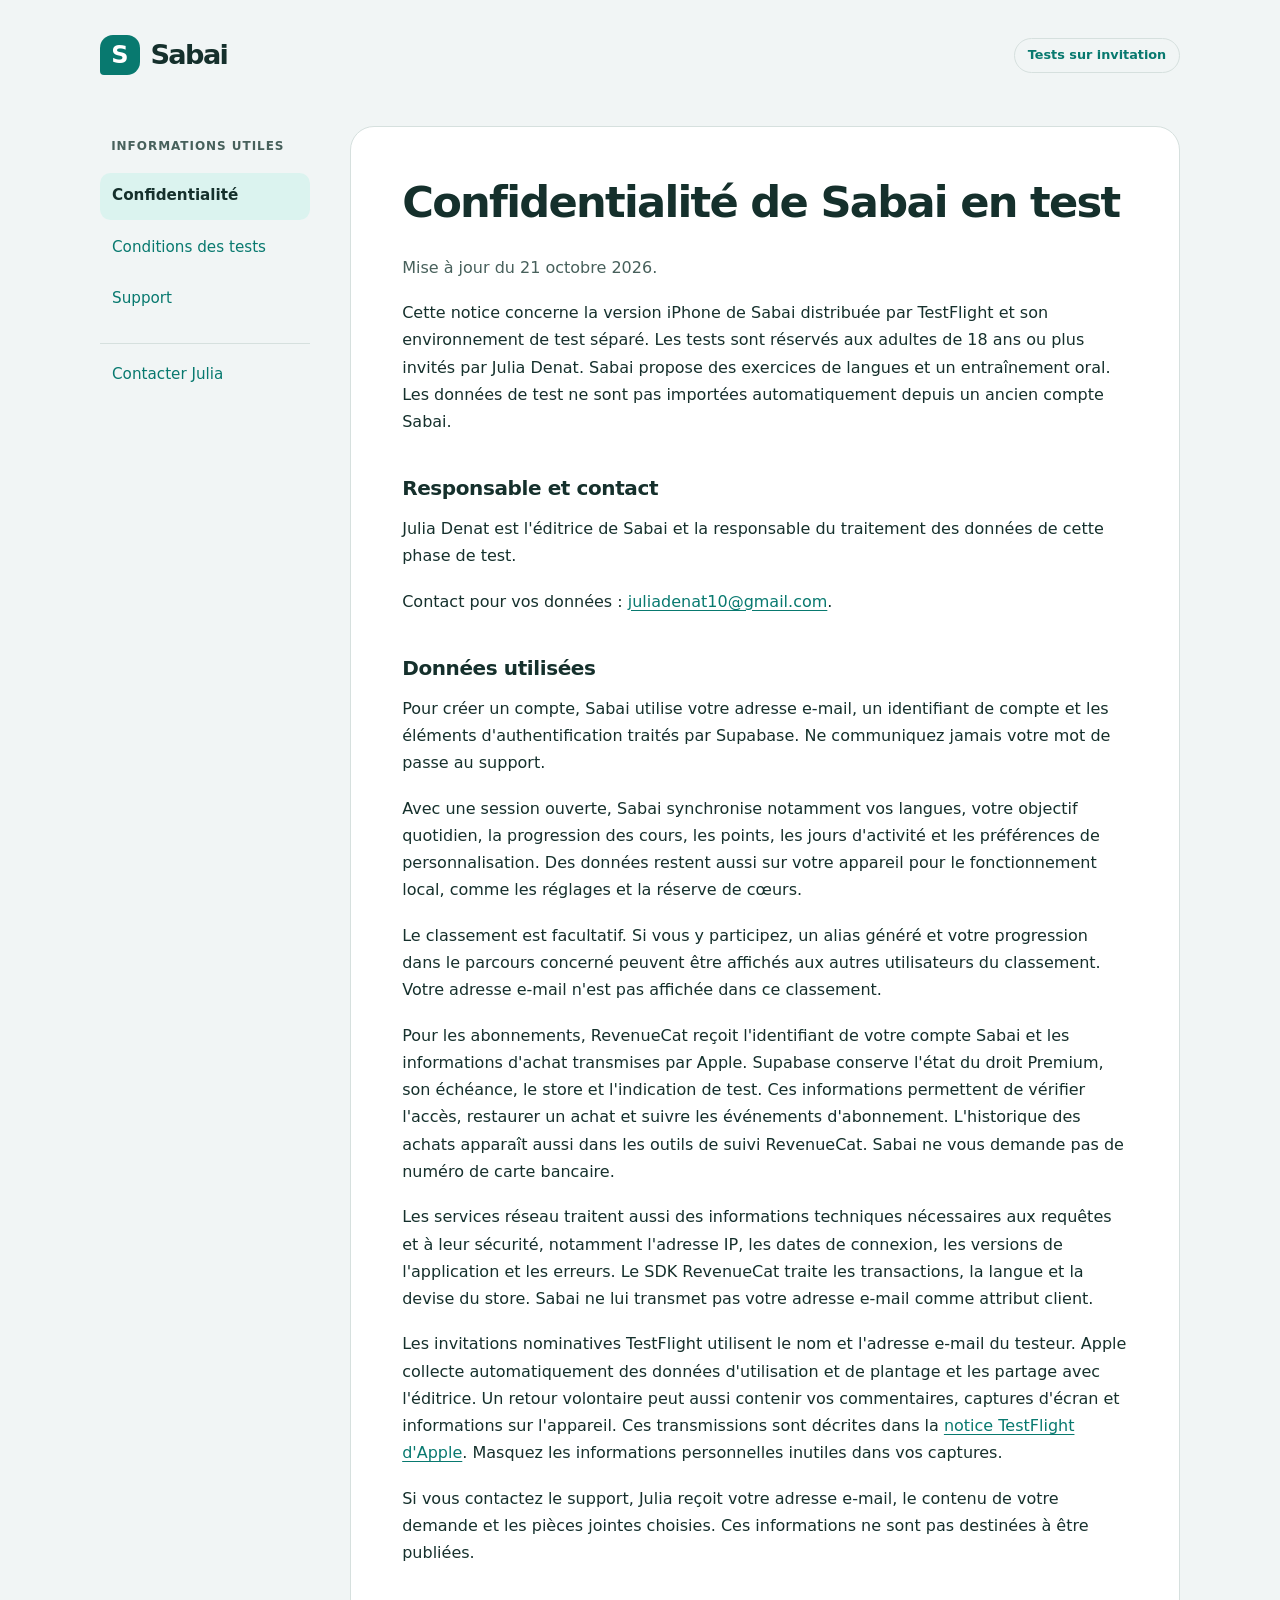
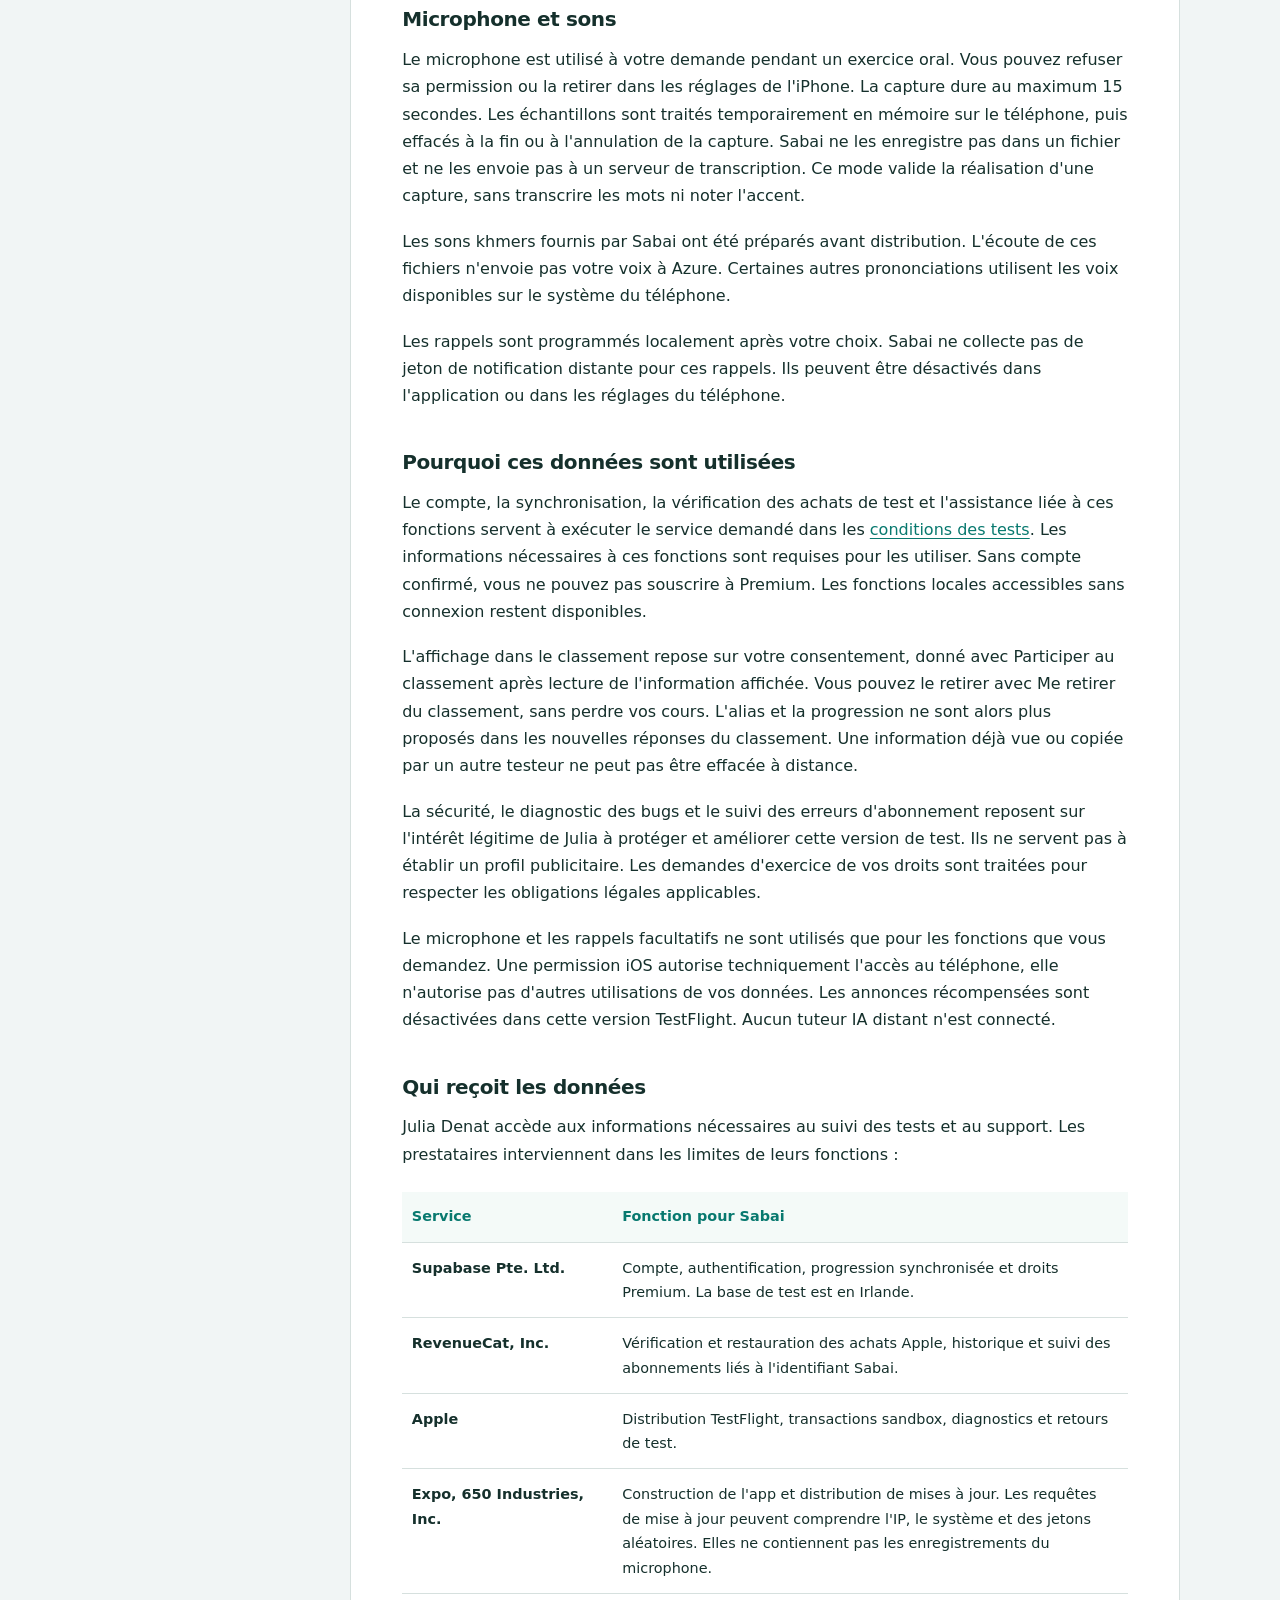
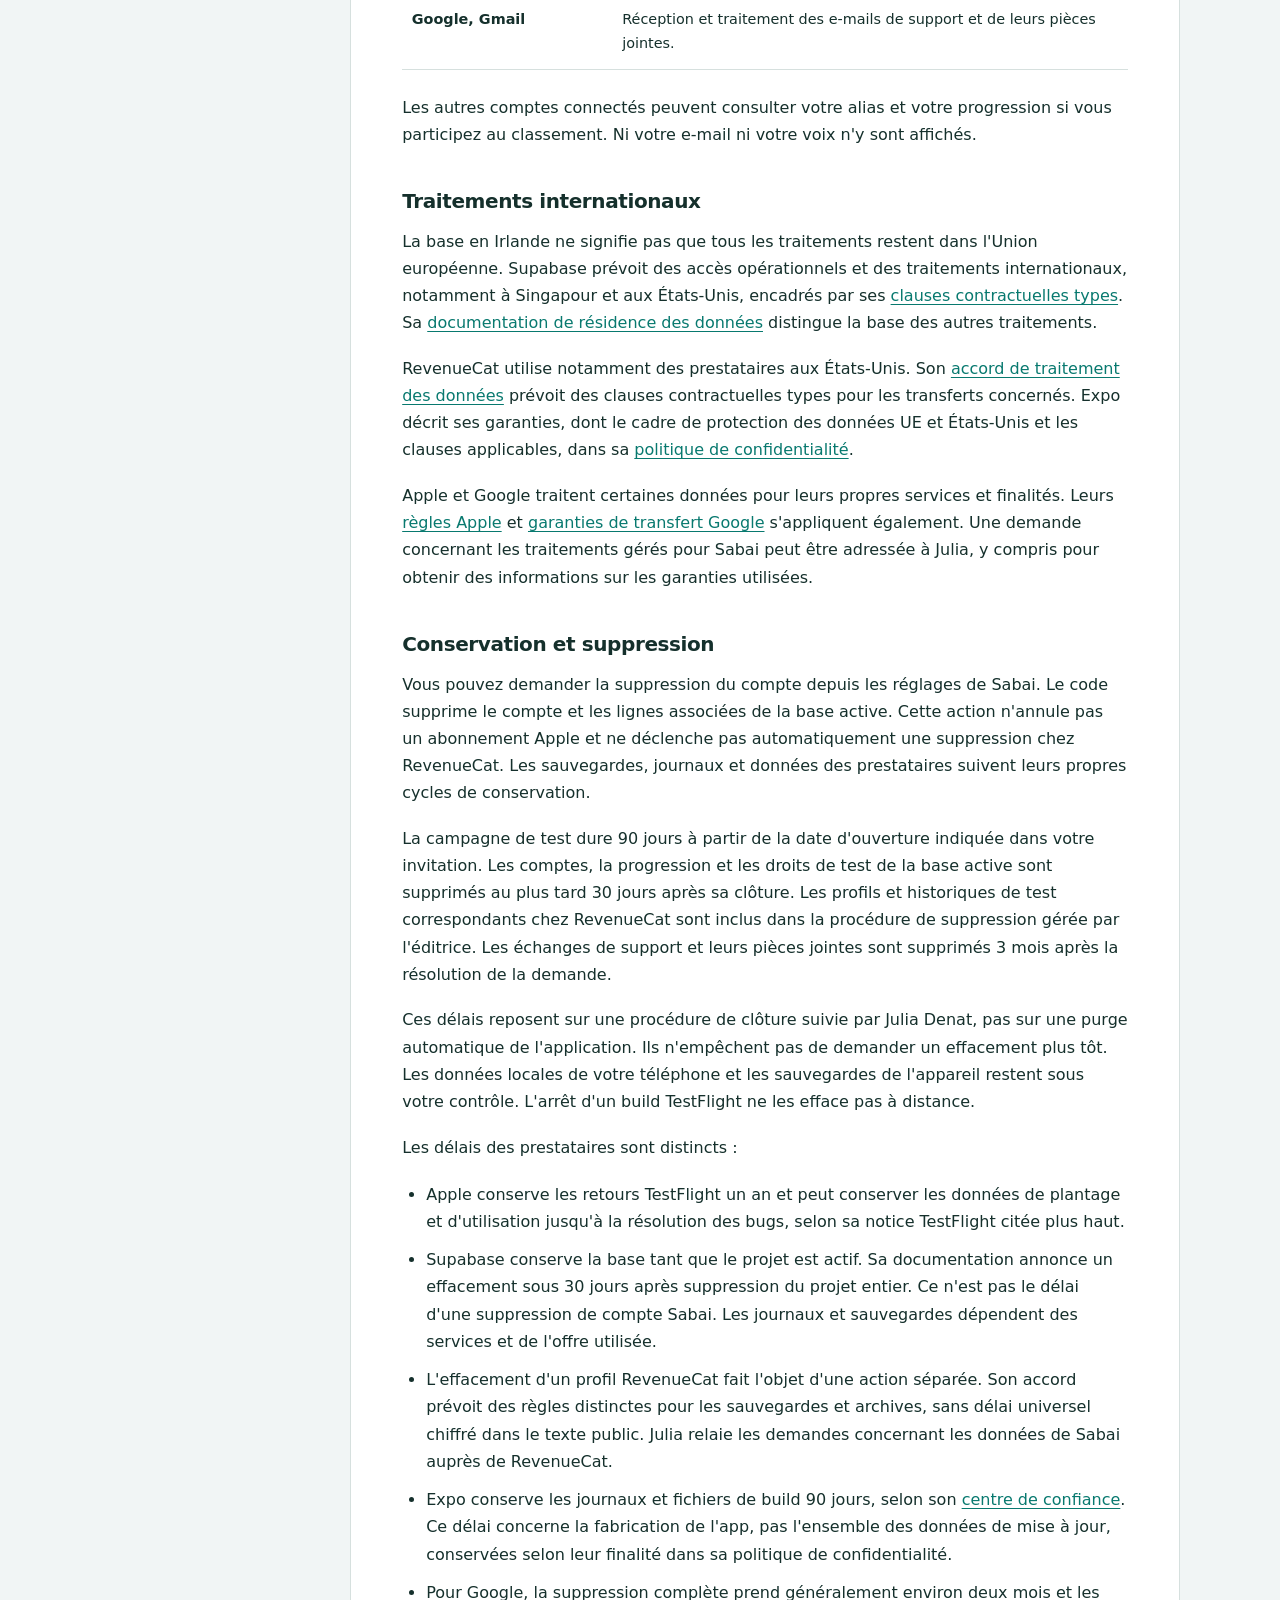
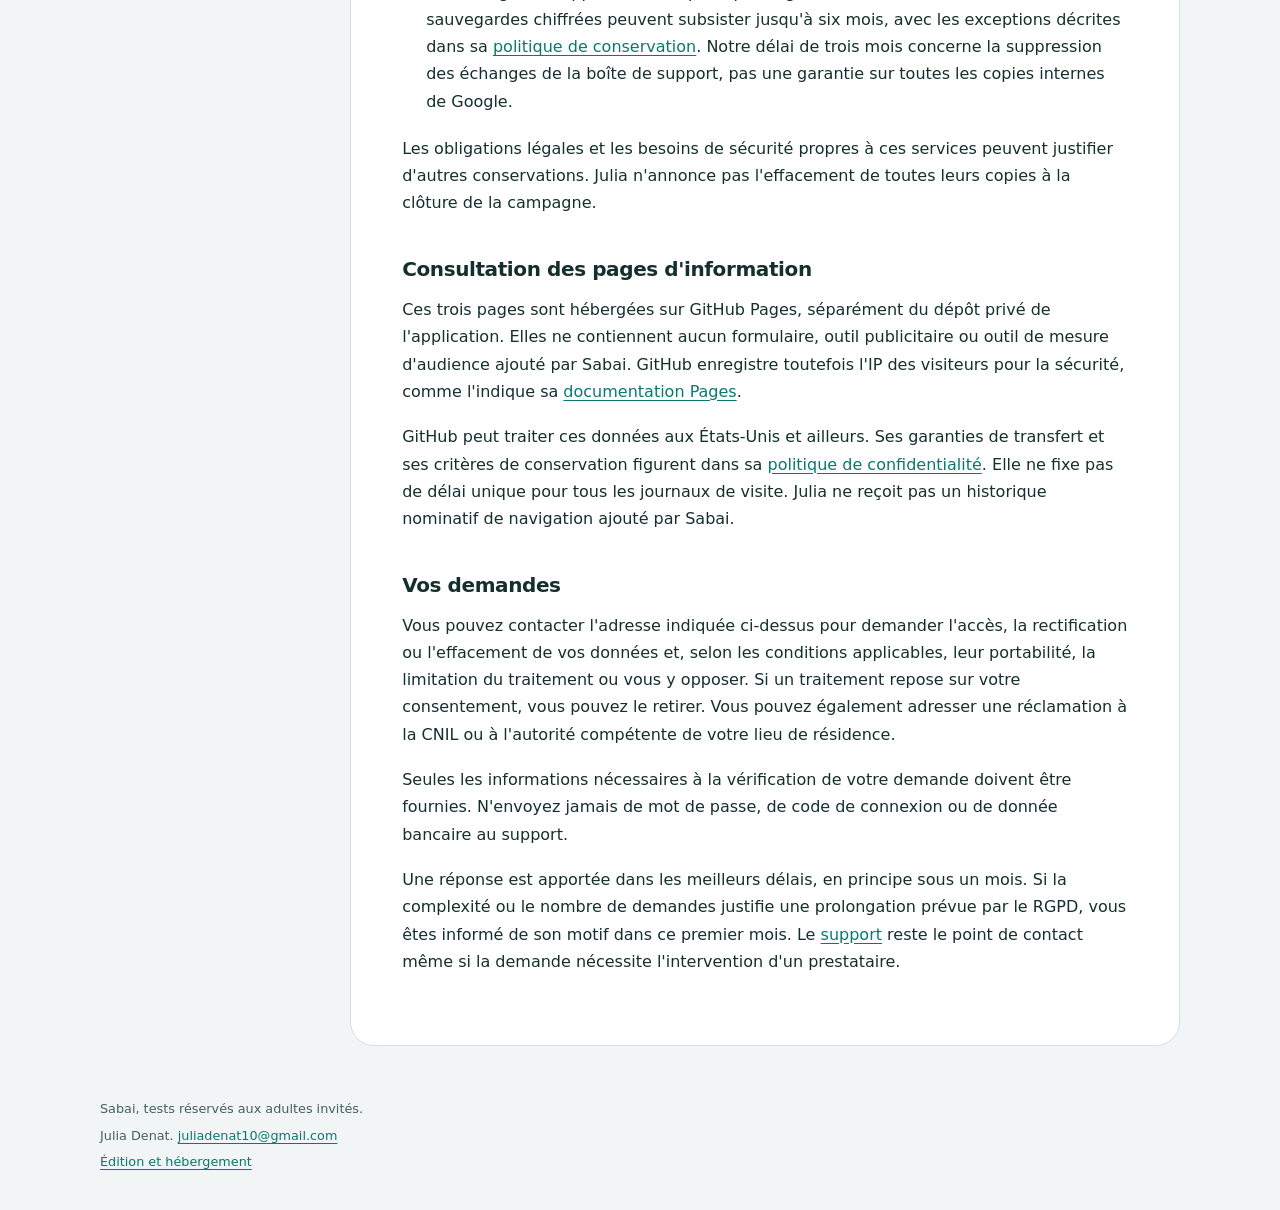
==== confidentialite.html @ 6ff8c315 "Publish approved Sabai beta information pages" ====
<!doctype html>
<html lang="fr">
<head>
<meta charset="utf-8">
<meta name="viewport" content="width=device-width,initial-scale=1">
<meta name="robots" content="noindex,nofollow">
<meta name="referrer" content="no-referrer">
<meta http-equiv="Content-Security-Policy" content="default-src 'none'; style-src 'self'; img-src 'self'; base-uri 'none'; form-action 'none'">
<title>Confidentialité | Sabai</title>
<meta name="description" content="Les données utilisées par Sabai pendant les tests, leurs destinataires et vos droits.">
<link rel="stylesheet" href="styles.css">
</head>
<body>
<a class="skip-link" href="#contenu">Aller au contenu</a>
<header class="site-header"><a class="brand" href="index.html" aria-label="Sabai, accueil"><span class="brand-mark" aria-hidden="true">S</span><span>Sabai</span></a><span class="test-label">Tests sur invitation</span></header>
<div class="layout">
<nav aria-label="Informations Sabai"><p class="nav-title">Informations utiles</p><a href="confidentialite.html" aria-current="page">Confidentialité</a>
<a href="conditions.html">Conditions des tests</a>
<a href="support.html">Support</a><a class="contact-link" href="mailto:juliadenat10@gmail.com">Contacter Julia</a></nav>
<main id="contenu" tabindex="-1"><h1>Confidentialité de Sabai en test</h1>
<p>Mise à jour du 21 octobre 2026.</p>
<p>Cette notice concerne la version iPhone de Sabai distribuée par TestFlight et son environnement de test séparé. Les tests sont réservés aux adultes de 18 ans ou plus invités par Julia Denat. Sabai propose des exercices de langues et un entraînement oral. Les données de test ne sont pas importées automatiquement depuis un ancien compte Sabai.</p>
<h2>Responsable et contact</h2>
<p>Julia Denat est l'éditrice de Sabai et la responsable du traitement des données de cette phase de test.</p>
<p>Contact pour vos données : <a href="mailto:juliadenat10@gmail.com">juliadenat10@gmail.com</a>.</p>
<h2>Données utilisées</h2>
<p>Pour créer un compte, Sabai utilise votre adresse e-mail, un identifiant de compte et les éléments d'authentification traités par Supabase. Ne communiquez jamais votre mot de passe au support.</p>
<p>Avec une session ouverte, Sabai synchronise notamment vos langues, votre objectif quotidien, la progression des cours, les points, les jours d'activité et les préférences de personnalisation. Des données restent aussi sur votre appareil pour le fonctionnement local, comme les réglages et la réserve de cœurs.</p>
<p>Le classement est facultatif. Si vous y participez, un alias généré et votre progression dans le parcours concerné peuvent être affichés aux autres utilisateurs du classement. Votre adresse e-mail n'est pas affichée dans ce classement.</p>
<p>Pour les abonnements, RevenueCat reçoit l'identifiant de votre compte Sabai et les informations d'achat transmises par Apple. Supabase conserve l'état du droit Premium, son échéance, le store et l'indication de test. Ces informations permettent de vérifier l'accès, restaurer un achat et suivre les événements d'abonnement. L'historique des achats apparaît aussi dans les outils de suivi RevenueCat. Sabai ne vous demande pas de numéro de carte bancaire.</p>
<p>Les services réseau traitent aussi des informations techniques nécessaires aux requêtes et à leur sécurité, notamment l'adresse IP, les dates de connexion, les versions de l'application et les erreurs. Le SDK RevenueCat traite les transactions, la langue et la devise du store. Sabai ne lui transmet pas votre adresse e-mail comme attribut client.</p>
<p>Les invitations nominatives TestFlight utilisent le nom et l'adresse e-mail du testeur. Apple collecte automatiquement des données d'utilisation et de plantage et les partage avec l'éditrice. Un retour volontaire peut aussi contenir vos commentaires, captures d'écran et informations sur l'appareil. Ces transmissions sont décrites dans la <a href="https://www.apple.com/legal/privacy/data/fr/test-flight/" rel="nofollow">notice TestFlight d'Apple</a>. Masquez les informations personnelles inutiles dans vos captures.</p>
<p>Si vous contactez le support, Julia reçoit votre adresse e-mail, le contenu de votre demande et les pièces jointes choisies. Ces informations ne sont pas destinées à être publiées.</p>
<h2>Microphone et sons</h2>
<p>Le microphone est utilisé à votre demande pendant un exercice oral. Vous pouvez refuser sa permission ou la retirer dans les réglages de l'iPhone. La capture dure au maximum 15 secondes. Les échantillons sont traités temporairement en mémoire sur le téléphone, puis effacés à la fin ou à l'annulation de la capture. Sabai ne les enregistre pas dans un fichier et ne les envoie pas à un serveur de transcription. Ce mode valide la réalisation d'une capture, sans transcrire les mots ni noter l'accent.</p>
<p>Les sons khmers fournis par Sabai ont été préparés avant distribution. L'écoute de ces fichiers n'envoie pas votre voix à Azure. Certaines autres prononciations utilisent les voix disponibles sur le système du téléphone.</p>
<p>Les rappels sont programmés localement après votre choix. Sabai ne collecte pas de jeton de notification distante pour ces rappels. Ils peuvent être désactivés dans l'application ou dans les réglages du téléphone.</p>
<h2>Pourquoi ces données sont utilisées</h2>
<p>Le compte, la synchronisation, la vérification des achats de test et l'assistance liée à ces fonctions servent à exécuter le service demandé dans les <a href="conditions.html">conditions des tests</a>. Les informations nécessaires à ces fonctions sont requises pour les utiliser. Sans compte confirmé, vous ne pouvez pas souscrire à Premium. Les fonctions locales accessibles sans connexion restent disponibles.</p>
<p>L'affichage dans le classement repose sur votre consentement, donné avec Participer au classement après lecture de l'information affichée. Vous pouvez le retirer avec Me retirer du classement, sans perdre vos cours. L'alias et la progression ne sont alors plus proposés dans les nouvelles réponses du classement. Une information déjà vue ou copiée par un autre testeur ne peut pas être effacée à distance.</p>
<p>La sécurité, le diagnostic des bugs et le suivi des erreurs d'abonnement reposent sur l'intérêt légitime de Julia à protéger et améliorer cette version de test. Ils ne servent pas à établir un profil publicitaire. Les demandes d'exercice de vos droits sont traitées pour respecter les obligations légales applicables.</p>
<p>Le microphone et les rappels facultatifs ne sont utilisés que pour les fonctions que vous demandez. Une permission iOS autorise techniquement l'accès au téléphone, elle n'autorise pas d'autres utilisations de vos données. Les annonces récompensées sont désactivées dans cette version TestFlight. Aucun tuteur IA distant n'est connecté.</p>
<h2>Qui reçoit les données</h2>
<p>Julia Denat accède aux informations nécessaires au suivi des tests et au support. Les prestataires interviennent dans les limites de leurs fonctions :</p>
<table>
<thead>
<tr>
<th>Service</th>
<th>Fonction pour Sabai</th>
</tr>
</thead>
<tbody>
<tr>
<td>Supabase Pte. Ltd.</td>
<td>Compte, authentification, progression synchronisée et droits Premium. La base de test est en Irlande.</td>
</tr>
<tr>
<td>RevenueCat, Inc.</td>
<td>Vérification et restauration des achats Apple, historique et suivi des abonnements liés à l'identifiant Sabai.</td>
</tr>
<tr>
<td>Apple</td>
<td>Distribution TestFlight, transactions sandbox, diagnostics et retours de test.</td>
</tr>
<tr>
<td>Expo, 650 Industries, Inc.</td>
<td>Construction de l'app et distribution de mises à jour. Les requêtes de mise à jour peuvent comprendre l'IP, le système et des jetons aléatoires. Elles ne contiennent pas les enregistrements du microphone.</td>
</tr>
<tr>
<td>Google, Gmail</td>
<td>Réception et traitement des e-mails de support et de leurs pièces jointes.</td>
</tr>
</tbody>
</table>
<p>Les autres comptes connectés peuvent consulter votre alias et votre progression si vous participez au classement. Ni votre e-mail ni votre voix n'y sont affichés.</p>
<h2>Traitements internationaux</h2>
<p>La base en Irlande ne signifie pas que tous les traitements restent dans l'Union européenne. Supabase prévoit des accès opérationnels et des traitements internationaux, notamment à Singapour et aux États-Unis, encadrés par ses <a href="https://supabase.com/legal/customer-resources/data-processing-addendum" rel="nofollow">clauses contractuelles types</a>. Sa <a href="https://supabase.com/legal/privacy-resources/data-residency-and-transfers-faq" rel="nofollow">documentation de résidence des données</a> distingue la base des autres traitements.</p>
<p>RevenueCat utilise notamment des prestataires aux États-Unis. Son <a href="https://www.revenuecat.com/dpa" rel="nofollow">accord de traitement des données</a> prévoit des clauses contractuelles types pour les transferts concernés. Expo décrit ses garanties, dont le cadre de protection des données UE et États-Unis et les clauses applicables, dans sa <a href="https://expo.dev/privacy" rel="nofollow">politique de confidentialité</a>.</p>
<p>Apple et Google traitent certaines données pour leurs propres services et finalités. Leurs <a href="https://www.apple.com/legal/privacy/fr-ww/" rel="nofollow">règles Apple</a> et <a href="https://policies.google.com/privacy/frameworks?hl=fr" rel="nofollow">garanties de transfert Google</a> s'appliquent également. Une demande concernant les traitements gérés pour Sabai peut être adressée à Julia, y compris pour obtenir des informations sur les garanties utilisées.</p>
<h2>Conservation et suppression</h2>
<p>Vous pouvez demander la suppression du compte depuis les réglages de Sabai. Le code supprime le compte et les lignes associées de la base active. Cette action n'annule pas un abonnement Apple et ne déclenche pas automatiquement une suppression chez RevenueCat. Les sauvegardes, journaux et données des prestataires suivent leurs propres cycles de conservation.</p>
<p>La campagne de test dure 90 jours à partir de la date d'ouverture indiquée dans votre invitation. Les comptes, la progression et les droits de test de la base active sont supprimés au plus tard 30 jours après sa clôture. Les profils et historiques de test correspondants chez RevenueCat sont inclus dans la procédure de suppression gérée par l'éditrice. Les échanges de support et leurs pièces jointes sont supprimés 3 mois après la résolution de la demande.</p>
<p>Ces délais reposent sur une procédure de clôture suivie par Julia Denat, pas sur une purge automatique de l'application. Ils n'empêchent pas de demander un effacement plus tôt. Les données locales de votre téléphone et les sauvegardes de l'appareil restent sous votre contrôle. L'arrêt d'un build TestFlight ne les efface pas à distance.</p>
<p>Les délais des prestataires sont distincts :</p>
<ul>
<li>Apple conserve les retours TestFlight un an et peut conserver les données de plantage et d'utilisation jusqu'à la résolution des bugs, selon sa notice TestFlight citée plus haut.</li>
<li>Supabase conserve la base tant que le projet est actif. Sa documentation annonce un effacement sous 30 jours après suppression du projet entier. Ce n'est pas le délai d'une suppression de compte Sabai. Les journaux et sauvegardes dépendent des services et de l'offre utilisée.</li>
<li>L'effacement d'un profil RevenueCat fait l'objet d'une action séparée. Son accord prévoit des règles distinctes pour les sauvegardes et archives, sans délai universel chiffré dans le texte public. Julia relaie les demandes concernant les données de Sabai auprès de RevenueCat.</li>
<li>Expo conserve les journaux et fichiers de build 90 jours, selon son <a href="https://expo.dev/trust" rel="nofollow">centre de confiance</a>. Ce délai concerne la fabrication de l'app, pas l'ensemble des données de mise à jour, conservées selon leur finalité dans sa politique de confidentialité.</li>
<li>Pour Google, la suppression complète prend généralement environ deux mois et les sauvegardes chiffrées peuvent subsister jusqu'à six mois, avec les exceptions décrites dans sa <a href="https://policies.google.com/technologies/retention?hl=fr" rel="nofollow">politique de conservation</a>. Notre délai de trois mois concerne la suppression des échanges de la boîte de support, pas une garantie sur toutes les copies internes de Google.</li>
</ul>
<p>Les obligations légales et les besoins de sécurité propres à ces services peuvent justifier d'autres conservations. Julia n'annonce pas l'effacement de toutes leurs copies à la clôture de la campagne.</p>
<h2>Consultation des pages d'information</h2>
<p>Ces trois pages sont hébergées sur GitHub Pages, séparément du dépôt privé de l'application. Elles ne contiennent aucun formulaire, outil publicitaire ou outil de mesure d'audience ajouté par Sabai. GitHub enregistre toutefois l'IP des visiteurs pour la sécurité, comme l'indique sa <a href="https://docs.github.com/en/pages/getting-started-with-github-pages/what-is-github-pages#data-collection">documentation Pages</a>.</p>
<p>GitHub peut traiter ces données aux États-Unis et ailleurs. Ses garanties de transfert et ses critères de conservation figurent dans sa <a href="https://docs.github.com/en/site-policy/privacy-policies/github-general-privacy-statement">politique de confidentialité</a>. Elle ne fixe pas de délai unique pour tous les journaux de visite. Julia ne reçoit pas un historique nominatif de navigation ajouté par Sabai.</p>
<h2>Vos demandes</h2>
<p>Vous pouvez contacter l'adresse indiquée ci-dessus pour demander l'accès, la rectification ou l'effacement de vos données et, selon les conditions applicables, leur portabilité, la limitation du traitement ou vous y opposer. Si un traitement repose sur votre consentement, vous pouvez le retirer. Vous pouvez également adresser une réclamation à la CNIL ou à l'autorité compétente de votre lieu de résidence.</p>
<p>Seules les informations nécessaires à la vérification de votre demande doivent être fournies. N'envoyez jamais de mot de passe, de code de connexion ou de donnée bancaire au support.</p>
<p>Une réponse est apportée dans les meilleurs délais, en principe sous un mois. Si la complexité ou le nombre de demandes justifie une prolongation prévue par le RGPD, vous êtes informé de son motif dans ce premier mois. Le <a href="support.html">support</a> reste le point de contact même si la demande nécessite l'intervention d'un prestataire.</p></main>
</div>
<footer><p>Sabai, tests réservés aux adultes invités.</p><p>Julia Denat. <a href="mailto:juliadenat10@gmail.com">juliadenat10@gmail.com</a></p><p><a href="support.html#edition-et-hebergement">Édition et hébergement</a></p></footer>
</body>
</html>
---- styles.css ----
:root { color-scheme: light; --ink: #15302c; --muted: #47605b; --teal: #08796f; --tint: #dbf3ef; --ground: #f1f5f5; --line: #d6e0de; }
* { box-sizing: border-box; }
html { scroll-padding-top: 1.5rem; }
body { margin: 0; color: var(--ink); background: var(--ground); font: 1rem/1.7 system-ui, -apple-system, BlinkMacSystemFont, "Segoe UI", sans-serif; }
a { color: var(--teal); text-underline-offset: .2em; overflow-wrap: anywhere; }
a:hover { text-decoration-thickness: .14em; }
a:focus-visible, main:focus-visible { outline: 3px solid #6d5ae6; outline-offset: 4px; border-radius: 3px; }
.skip-link { position: absolute; left: 1rem; top: -6rem; z-index: 2; background: white; padding: .75rem 1rem; }
.skip-link:focus { top: 1rem; }
.site-header { max-width: 1160px; margin: auto; display: flex; justify-content: space-between; gap: 1rem; align-items: center; padding: 2rem 2.5rem; }
.brand { display: flex; gap: .65rem; align-items: center; color: var(--ink); text-decoration: none; font-size: 1.7rem; font-weight: 800; letter-spacing: -.06em; }
.brand-mark { background: var(--teal); color: white; border-radius: 13px 13px 13px 4px; width: 2.5rem; height: 2.5rem; display: grid; place-items: center; font-size: 1.5rem; letter-spacing: 0; }
.test-label { color: var(--teal); font-size: .8rem; font-weight: 650; border: 1px solid var(--line); border-radius: 99px; padding: .35rem .8rem; text-align: center; }
.layout { display: grid; grid-template-columns: 210px minmax(0, 1fr); gap: 2.5rem; max-width: 1160px; margin: auto; padding: 1rem 2.5rem 3rem; align-items: start; }
nav { position: sticky; top: 1.5rem; display: flex; flex-direction: column; gap: .3rem; }
.nav-title { color: var(--muted); font-size: .75rem; text-transform: uppercase; letter-spacing: .08em; font-weight: 650; margin: .6rem .7rem .75rem; }
nav a { padding: .65rem .75rem; border-radius: .65rem; text-decoration: none; font-size: .95rem; }
nav a:hover { background: #e5eeec; }
nav a[aria-current="page"] { color: var(--ink); background: var(--tint); font-weight: 700; }
nav .contact-link { border-top: 1px solid var(--line); border-radius: 0; margin-top: 1rem; padding-top: 1.1rem; }
main { background: white; border: 1px solid var(--line); border-radius: 1.5rem; padding: clamp(1.5rem, 4vw, 3.5rem); min-width: 0; }
h1 { font-size: clamp(1.9rem, 3.6vw, 2.7rem); line-height: 1.15; letter-spacing: -.04em; margin: 0 0 1.6rem; font-weight: 750; }
h2 { font-size: 1.25rem; line-height: 1.35; margin: 2.5rem 0 .8rem; letter-spacing: -.02em; }
h3 { font-size: 1.05rem; margin: 1.7rem 0 .7rem; }
p { margin: 0 0 1.15rem; }
li { margin: .7rem 0; }
ul, ol { padding-left: 1.5rem; margin: 1.25rem 0; }
table { width: 100%; border-collapse: collapse; font-size: .9rem; margin: 1.5rem 0; }
th, td { vertical-align: top; padding: .8rem .6rem; border-bottom: 1px solid var(--line); text-align: left; overflow-wrap: anywhere; }
th { color: var(--teal); background: #f4faf8; }
td:first-child { width: 29%; font-weight: 600; }
main > p:first-of-type:has(+ p) { color: var(--muted); }
.eyebrow { color: var(--teal); font-size: .78rem; font-weight: 700; text-transform: uppercase; letter-spacing: .1em; }
.intro { font-size: 1.1rem; color: var(--muted); }
.notice { border-left: 3px solid var(--teal); background: #f4faf8; padding: 1.2rem 1.3rem; margin: 2rem 0; border-radius: 0 .6rem .6rem 0; }
.notice p { margin: .5rem 0 0; }
.page-links { display: flex; flex-direction: column; }
.page-links a { display: grid; gap: .35rem; text-decoration: none; border-bottom: 1px solid var(--line); padding: 1.4rem 0; }
.page-links strong { font-size: 1.15rem; }
.page-links span { color: var(--muted); }
.page-links .read-link { color: var(--teal); font-size: .9rem; font-weight: 600; }
.updated { color: var(--muted); margin-top: 2rem; font-size: .85rem; }
footer { max-width: 1160px; padding: 0 2.5rem 2rem; margin: auto; color: var(--muted); font-size: .8rem; }
footer p { margin: .3rem 0; }
.markdown-heading .anchor { display: none; }
@media (max-width: 720px) {
  .site-header { padding: 1.25rem; }
  .brand { font-size: 1.5rem; }
  .test-label { max-width: 9rem; line-height: 1.35; }
  .layout { display: block; padding: 0 1rem 2rem; }
  nav { position: static; flex-direction: row; flex-wrap: wrap; gap: .2rem; margin-bottom: 1.1rem; }
  .nav-title, nav .contact-link { display: none; }
  nav a { padding: .55rem .65rem; font-size: .82rem; }
  main { border-radius: 1rem; padding: 1.5rem 1.2rem; }
  h1 { font-size: 1.95rem; }
  h2 { margin-top: 2rem; }
  table { font-size: .82rem; }
  th, td { padding: .65rem .4rem; }
  footer { padding: 0 1.25rem 1.5rem; }
}
@media print {
  body { background: white; }
  .site-header, nav, footer, .skip-link { display: none; }
  .layout { display: block; padding: 0; }
  main { border: 0; padding: 0; }
  h2 { break-after: avoid; }
}
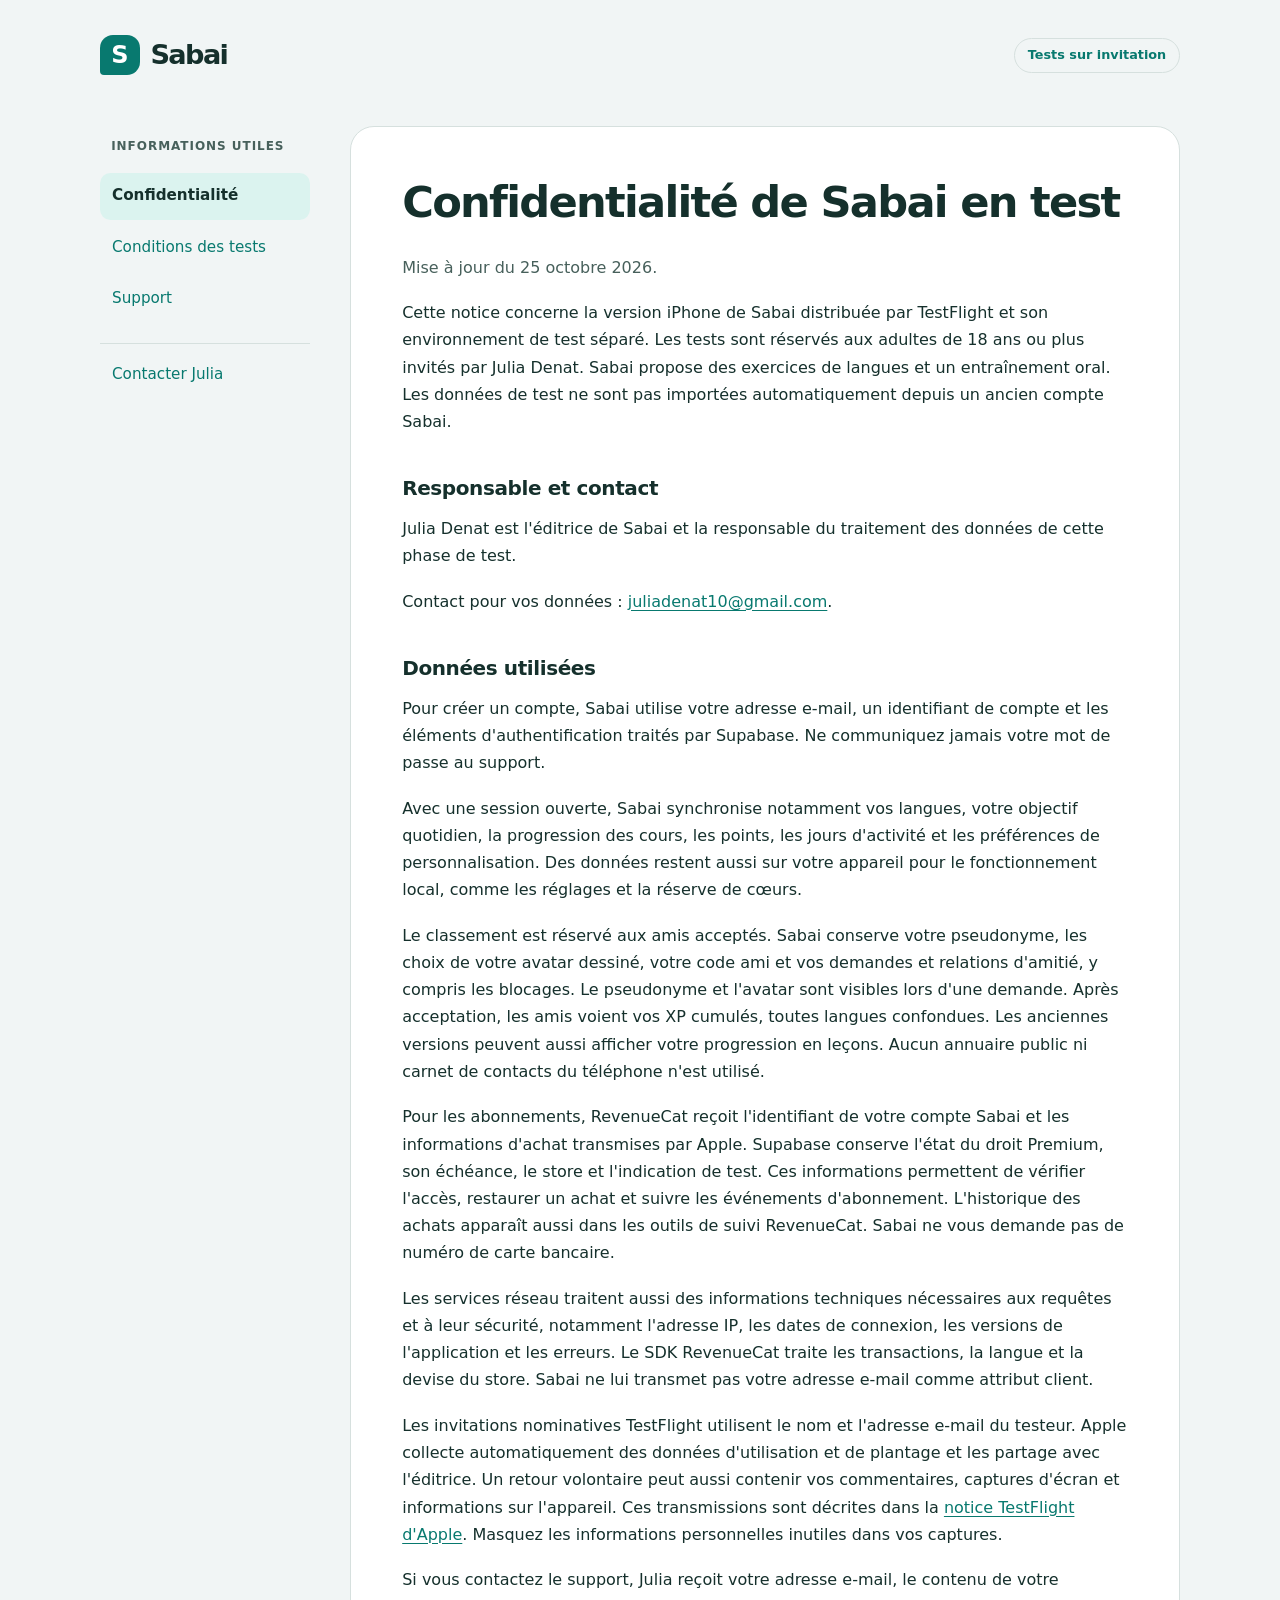
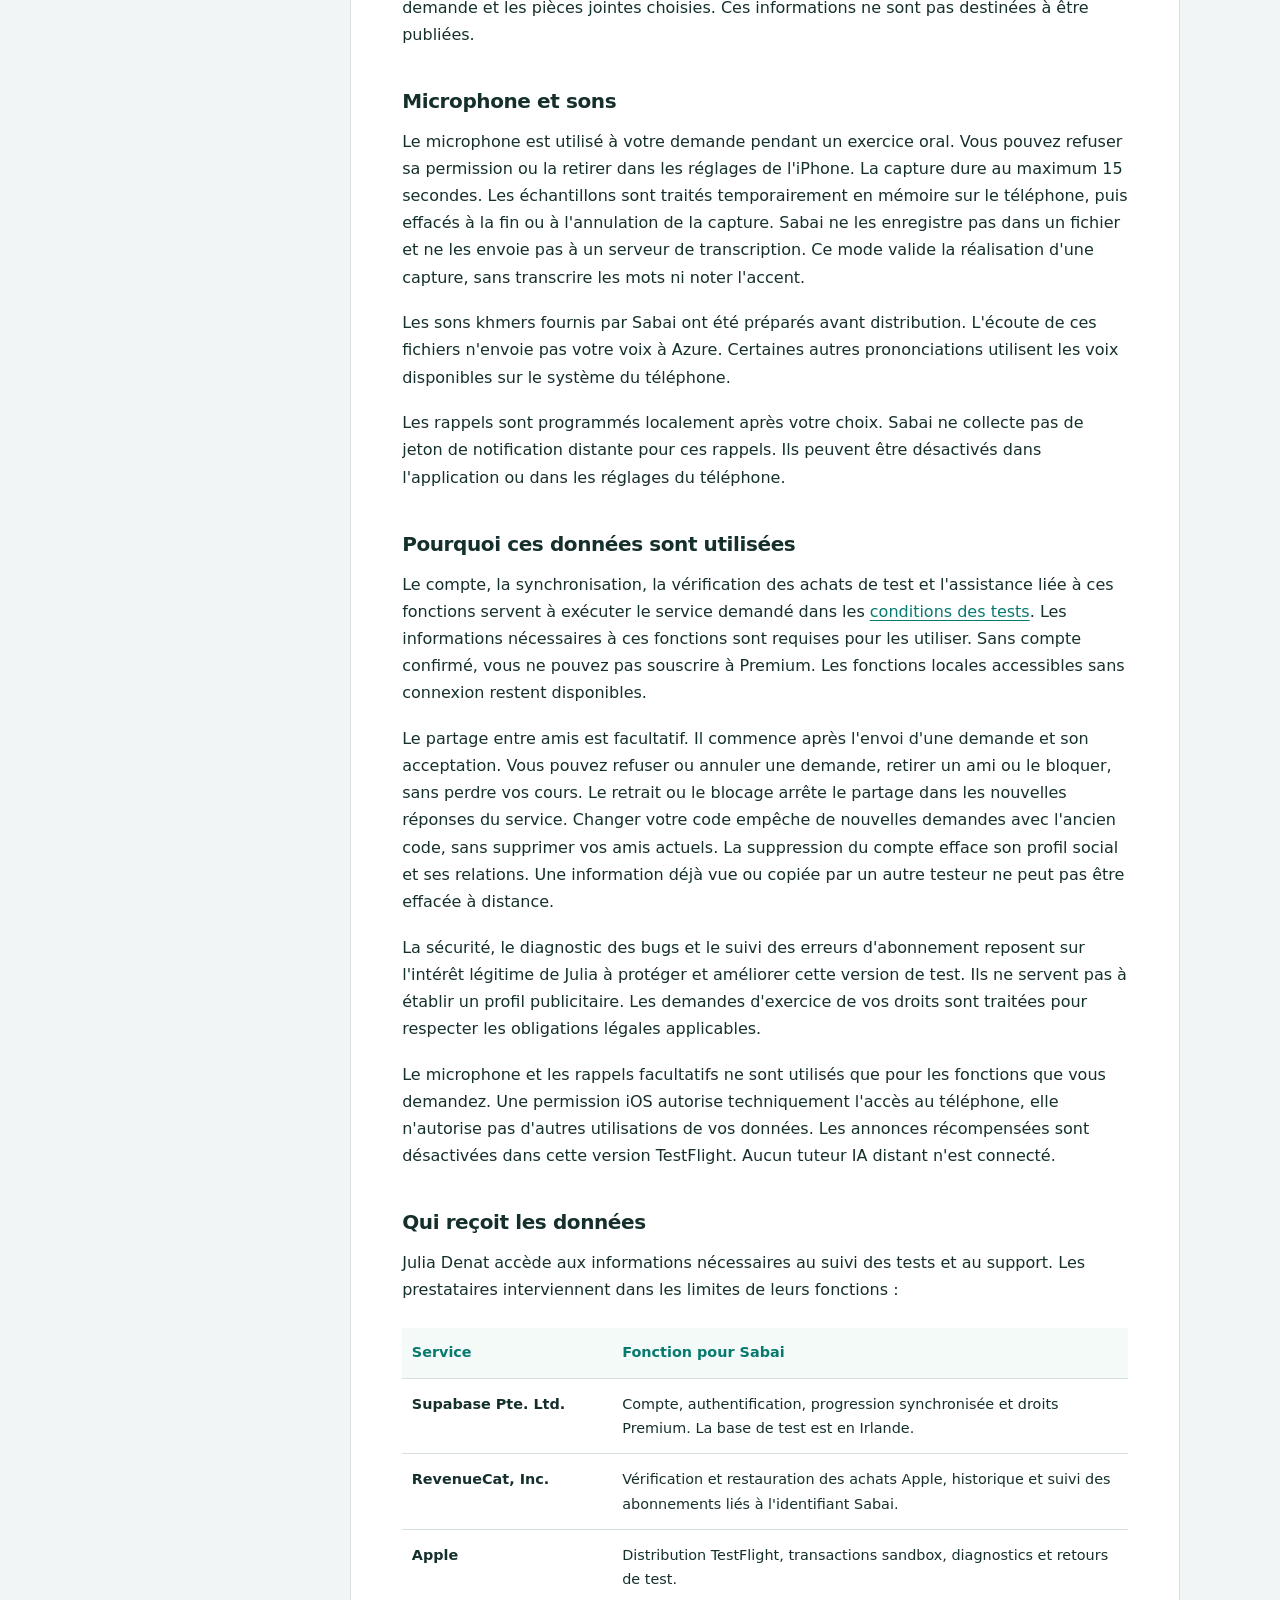
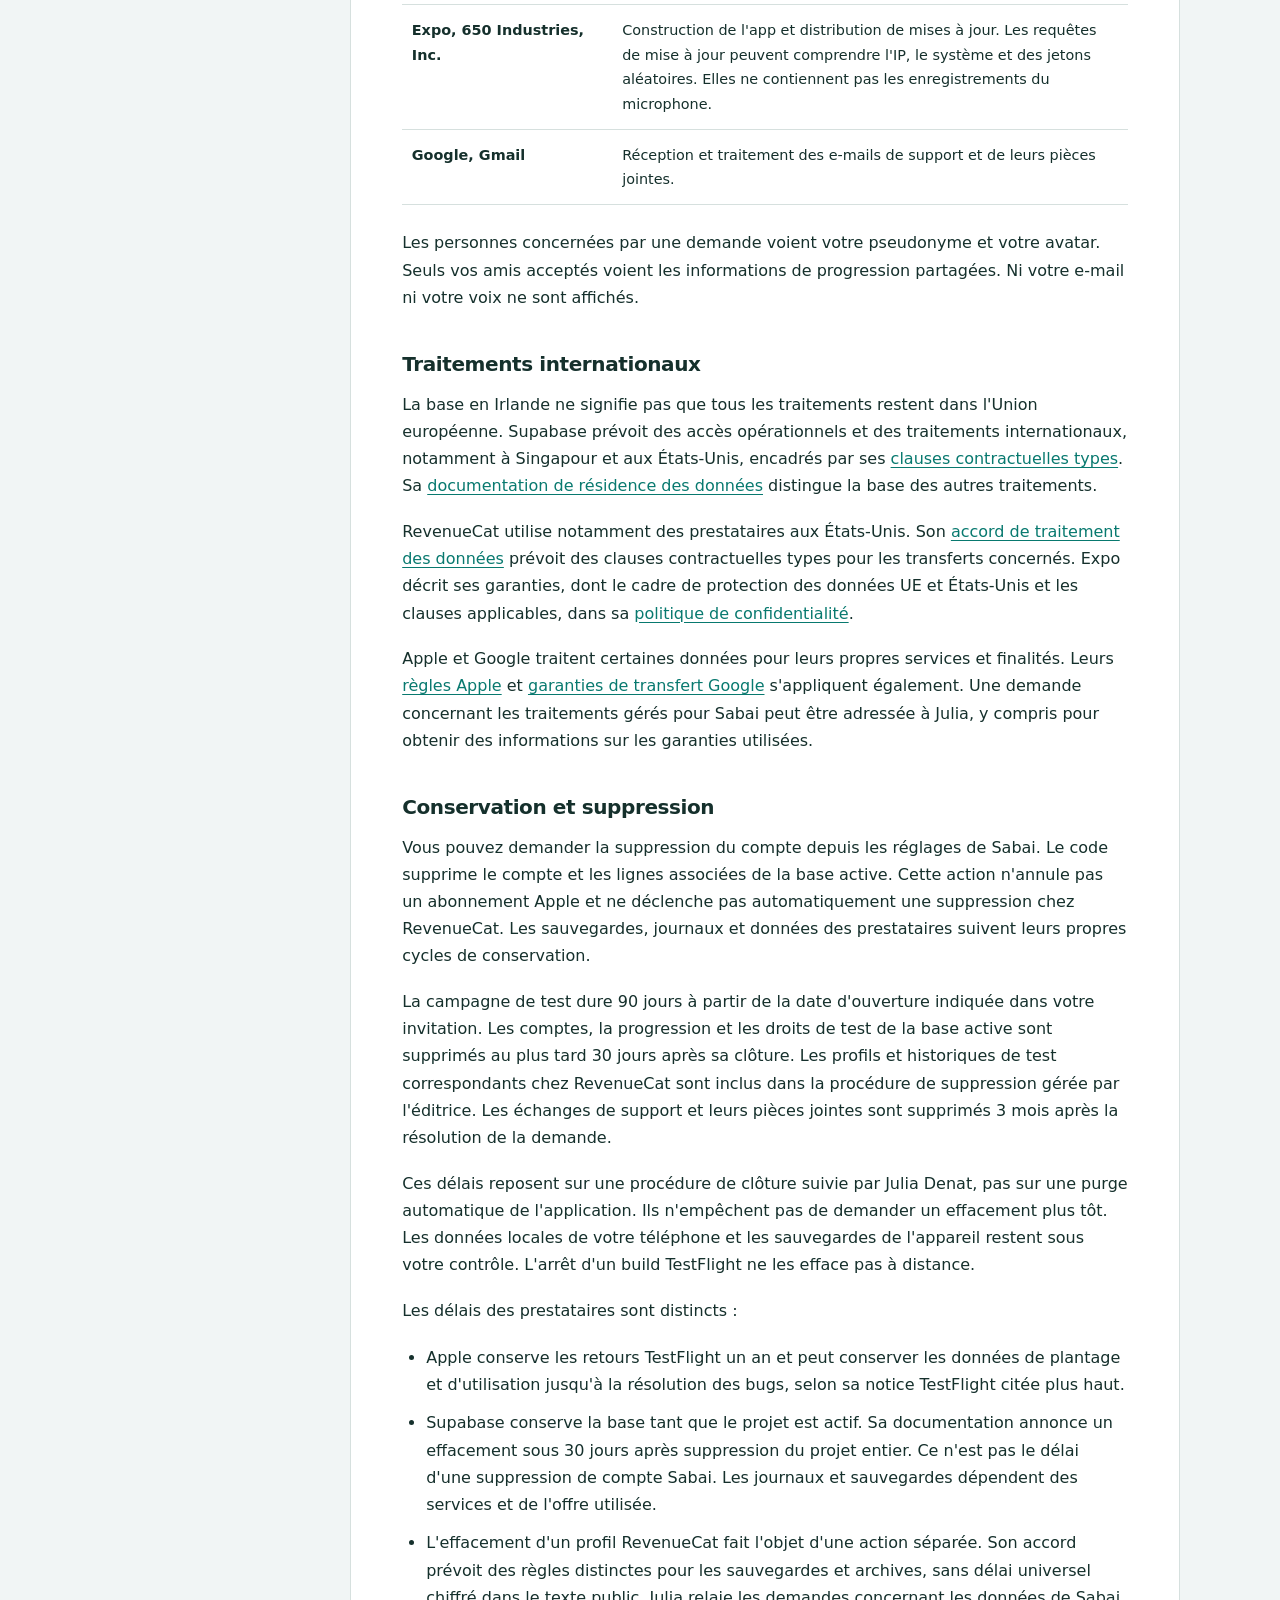
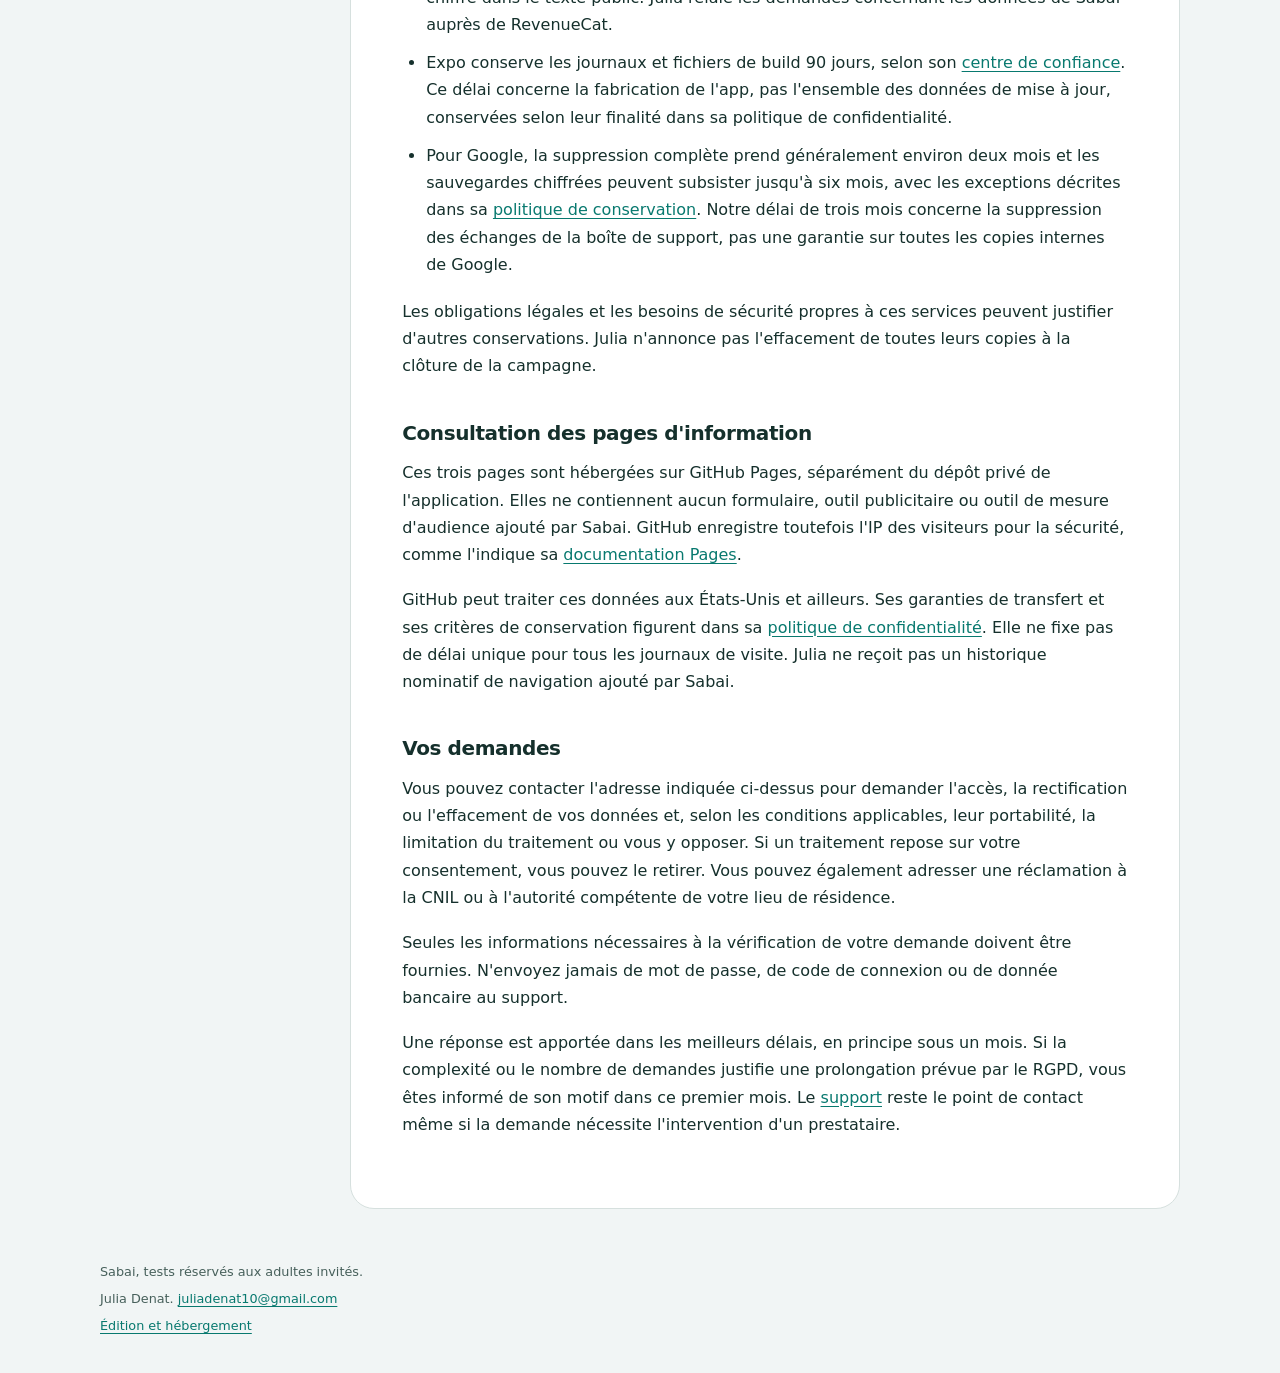
==== commit fa5240a5: "Describe private friends and avatar data" ====
--- a/confidentialite.html
+++ b/confidentialite.html
@@ -18,7 +18,7 @@
 <a href="conditions.html">Conditions des tests</a>
 <a href="support.html">Support</a><a class="contact-link" href="mailto:juliadenat10@gmail.com">Contacter Julia</a></nav>
 <main id="contenu" tabindex="-1"><h1>Confidentialité de Sabai en test</h1>
-<p>Mise à jour du 21 octobre 2026.</p>
+<p>Mise à jour du 25 octobre 2026.</p>
 <p>Cette notice concerne la version iPhone de Sabai distribuée par TestFlight et son environnement de test séparé. Les tests sont réservés aux adultes de 18 ans ou plus invités par Julia Denat. Sabai propose des exercices de langues et un entraînement oral. Les données de test ne sont pas importées automatiquement depuis un ancien compte Sabai.</p>
 <h2>Responsable et contact</h2>
 <p>Julia Denat est l'éditrice de Sabai et la responsable du traitement des données de cette phase de test.</p>
@@ -26,7 +26,7 @@
 <h2>Données utilisées</h2>
 <p>Pour créer un compte, Sabai utilise votre adresse e-mail, un identifiant de compte et les éléments d'authentification traités par Supabase. Ne communiquez jamais votre mot de passe au support.</p>
 <p>Avec une session ouverte, Sabai synchronise notamment vos langues, votre objectif quotidien, la progression des cours, les points, les jours d'activité et les préférences de personnalisation. Des données restent aussi sur votre appareil pour le fonctionnement local, comme les réglages et la réserve de cœurs.</p>
-<p>Le classement est facultatif. Si vous y participez, un alias généré et votre progression dans le parcours concerné peuvent être affichés aux autres utilisateurs du classement. Votre adresse e-mail n'est pas affichée dans ce classement.</p>
+<p>Le classement est réservé aux amis acceptés. Sabai conserve votre pseudonyme, les choix de votre avatar dessiné, votre code ami et vos demandes et relations d'amitié, y compris les blocages. Le pseudonyme et l'avatar sont visibles lors d'une demande. Après acceptation, les amis voient vos XP cumulés, toutes langues confondues. Les anciennes versions peuvent aussi afficher votre progression en leçons. Aucun annuaire public ni carnet de contacts du téléphone n'est utilisé.</p>
 <p>Pour les abonnements, RevenueCat reçoit l'identifiant de votre compte Sabai et les informations d'achat transmises par Apple. Supabase conserve l'état du droit Premium, son échéance, le store et l'indication de test. Ces informations permettent de vérifier l'accès, restaurer un achat et suivre les événements d'abonnement. L'historique des achats apparaît aussi dans les outils de suivi RevenueCat. Sabai ne vous demande pas de numéro de carte bancaire.</p>
 <p>Les services réseau traitent aussi des informations techniques nécessaires aux requêtes et à leur sécurité, notamment l'adresse IP, les dates de connexion, les versions de l'application et les erreurs. Le SDK RevenueCat traite les transactions, la langue et la devise du store. Sabai ne lui transmet pas votre adresse e-mail comme attribut client.</p>
 <p>Les invitations nominatives TestFlight utilisent le nom et l'adresse e-mail du testeur. Apple collecte automatiquement des données d'utilisation et de plantage et les partage avec l'éditrice. Un retour volontaire peut aussi contenir vos commentaires, captures d'écran et informations sur l'appareil. Ces transmissions sont décrites dans la <a href="https://www.apple.com/legal/privacy/data/fr/test-flight/" rel="nofollow">notice TestFlight d'Apple</a>. Masquez les informations personnelles inutiles dans vos captures.</p>
@@ -37,7 +37,7 @@
 <p>Les rappels sont programmés localement après votre choix. Sabai ne collecte pas de jeton de notification distante pour ces rappels. Ils peuvent être désactivés dans l'application ou dans les réglages du téléphone.</p>
 <h2>Pourquoi ces données sont utilisées</h2>
 <p>Le compte, la synchronisation, la vérification des achats de test et l'assistance liée à ces fonctions servent à exécuter le service demandé dans les <a href="conditions.html">conditions des tests</a>. Les informations nécessaires à ces fonctions sont requises pour les utiliser. Sans compte confirmé, vous ne pouvez pas souscrire à Premium. Les fonctions locales accessibles sans connexion restent disponibles.</p>
-<p>L'affichage dans le classement repose sur votre consentement, donné avec Participer au classement après lecture de l'information affichée. Vous pouvez le retirer avec Me retirer du classement, sans perdre vos cours. L'alias et la progression ne sont alors plus proposés dans les nouvelles réponses du classement. Une information déjà vue ou copiée par un autre testeur ne peut pas être effacée à distance.</p>
+<p>Le partage entre amis est facultatif. Il commence après l'envoi d'une demande et son acceptation. Vous pouvez refuser ou annuler une demande, retirer un ami ou le bloquer, sans perdre vos cours. Le retrait ou le blocage arrête le partage dans les nouvelles réponses du service. Changer votre code empêche de nouvelles demandes avec l'ancien code, sans supprimer vos amis actuels. La suppression du compte efface son profil social et ses relations. Une information déjà vue ou copiée par un autre testeur ne peut pas être effacée à distance.</p>
 <p>La sécurité, le diagnostic des bugs et le suivi des erreurs d'abonnement reposent sur l'intérêt légitime de Julia à protéger et améliorer cette version de test. Ils ne servent pas à établir un profil publicitaire. Les demandes d'exercice de vos droits sont traitées pour respecter les obligations légales applicables.</p>
 <p>Le microphone et les rappels facultatifs ne sont utilisés que pour les fonctions que vous demandez. Une permission iOS autorise techniquement l'accès au téléphone, elle n'autorise pas d'autres utilisations de vos données. Les annonces récompensées sont désactivées dans cette version TestFlight. Aucun tuteur IA distant n'est connecté.</p>
 <h2>Qui reçoit les données</h2>
@@ -72,7 +72,7 @@
 </tr>
 </tbody>
 </table>
-<p>Les autres comptes connectés peuvent consulter votre alias et votre progression si vous participez au classement. Ni votre e-mail ni votre voix n'y sont affichés.</p>
+<p>Les personnes concernées par une demande voient votre pseudonyme et votre avatar. Seuls vos amis acceptés voient les informations de progression partagées. Ni votre e-mail ni votre voix ne sont affichés.</p>
 <h2>Traitements internationaux</h2>
 <p>La base en Irlande ne signifie pas que tous les traitements restent dans l'Union européenne. Supabase prévoit des accès opérationnels et des traitements internationaux, notamment à Singapour et aux États-Unis, encadrés par ses <a href="https://supabase.com/legal/customer-resources/data-processing-addendum" rel="nofollow">clauses contractuelles types</a>. Sa <a href="https://supabase.com/legal/privacy-resources/data-residency-and-transfers-faq" rel="nofollow">documentation de résidence des données</a> distingue la base des autres traitements.</p>
 <p>RevenueCat utilise notamment des prestataires aux États-Unis. Son <a href="https://www.revenuecat.com/dpa" rel="nofollow">accord de traitement des données</a> prévoit des clauses contractuelles types pour les transferts concernés. Expo décrit ses garanties, dont le cadre de protection des données UE et États-Unis et les clauses applicables, dans sa <a href="https://expo.dev/privacy" rel="nofollow">politique de confidentialité</a>.</p>
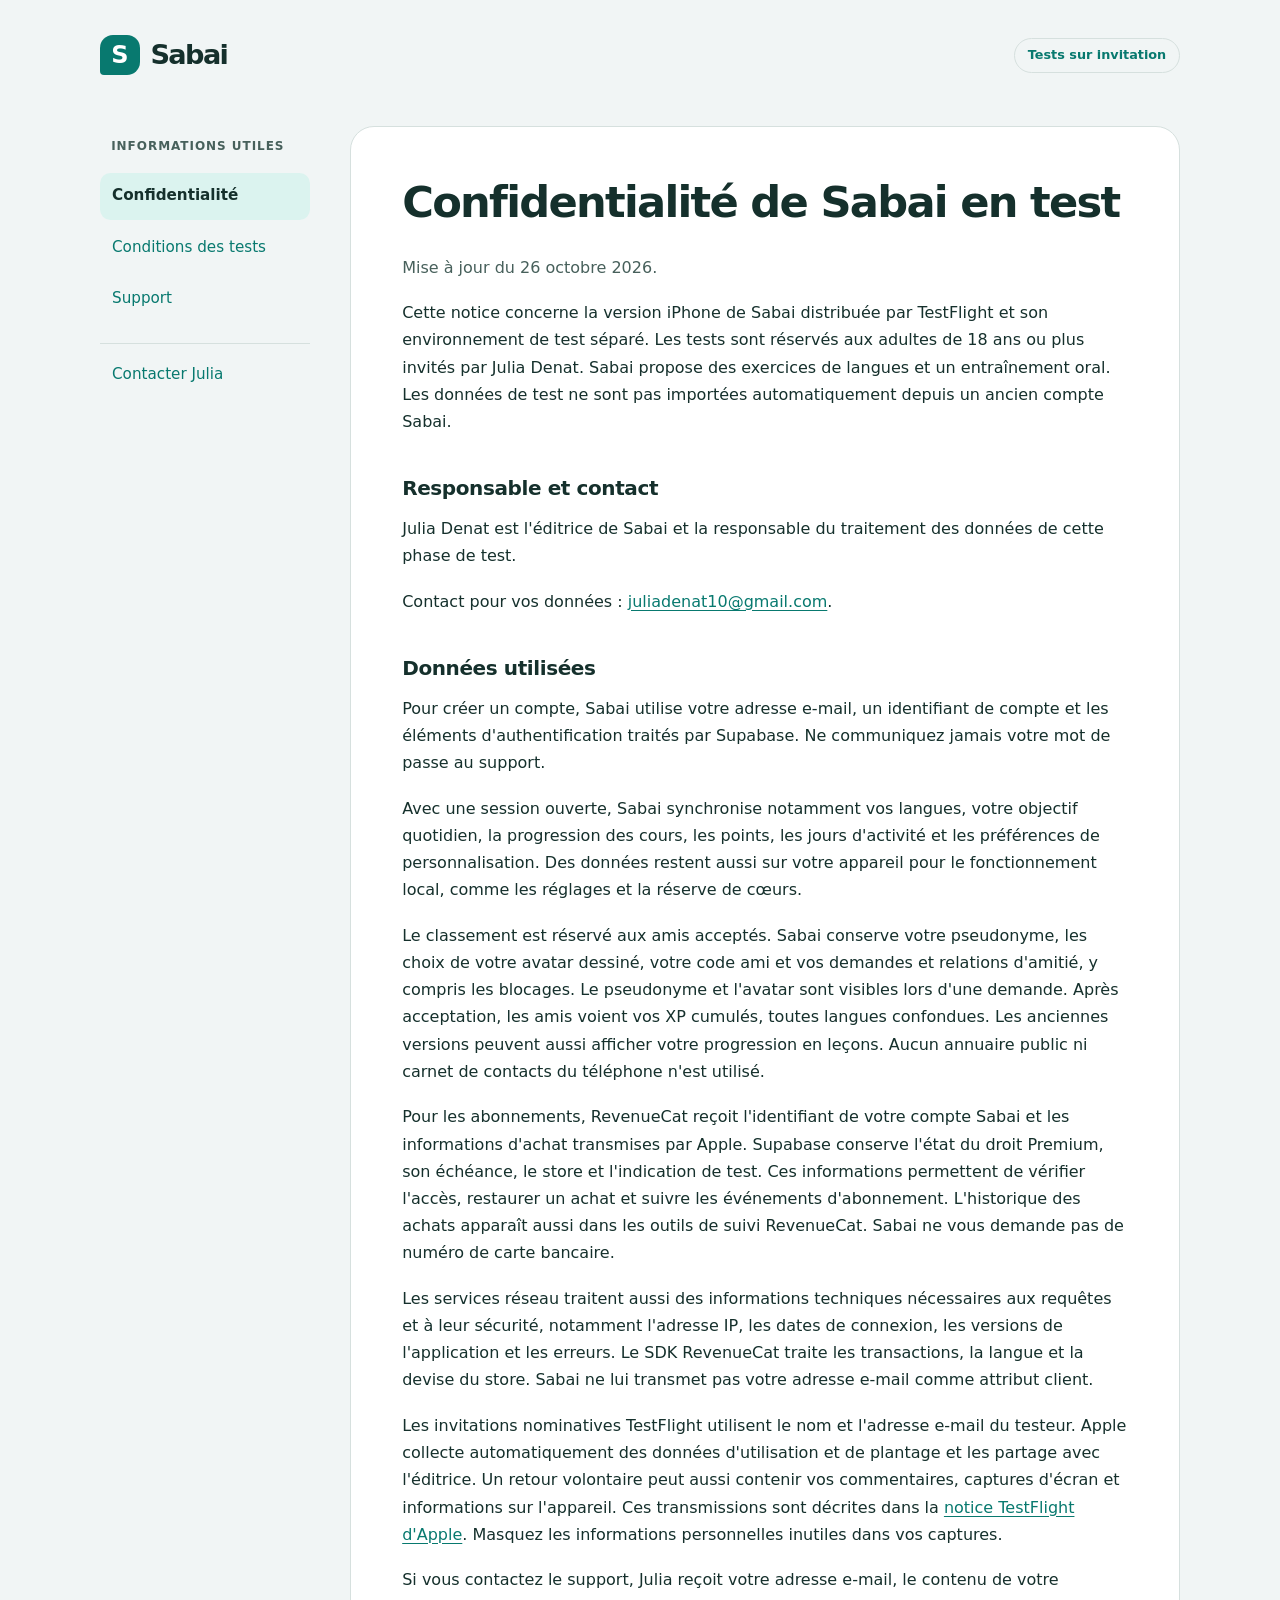
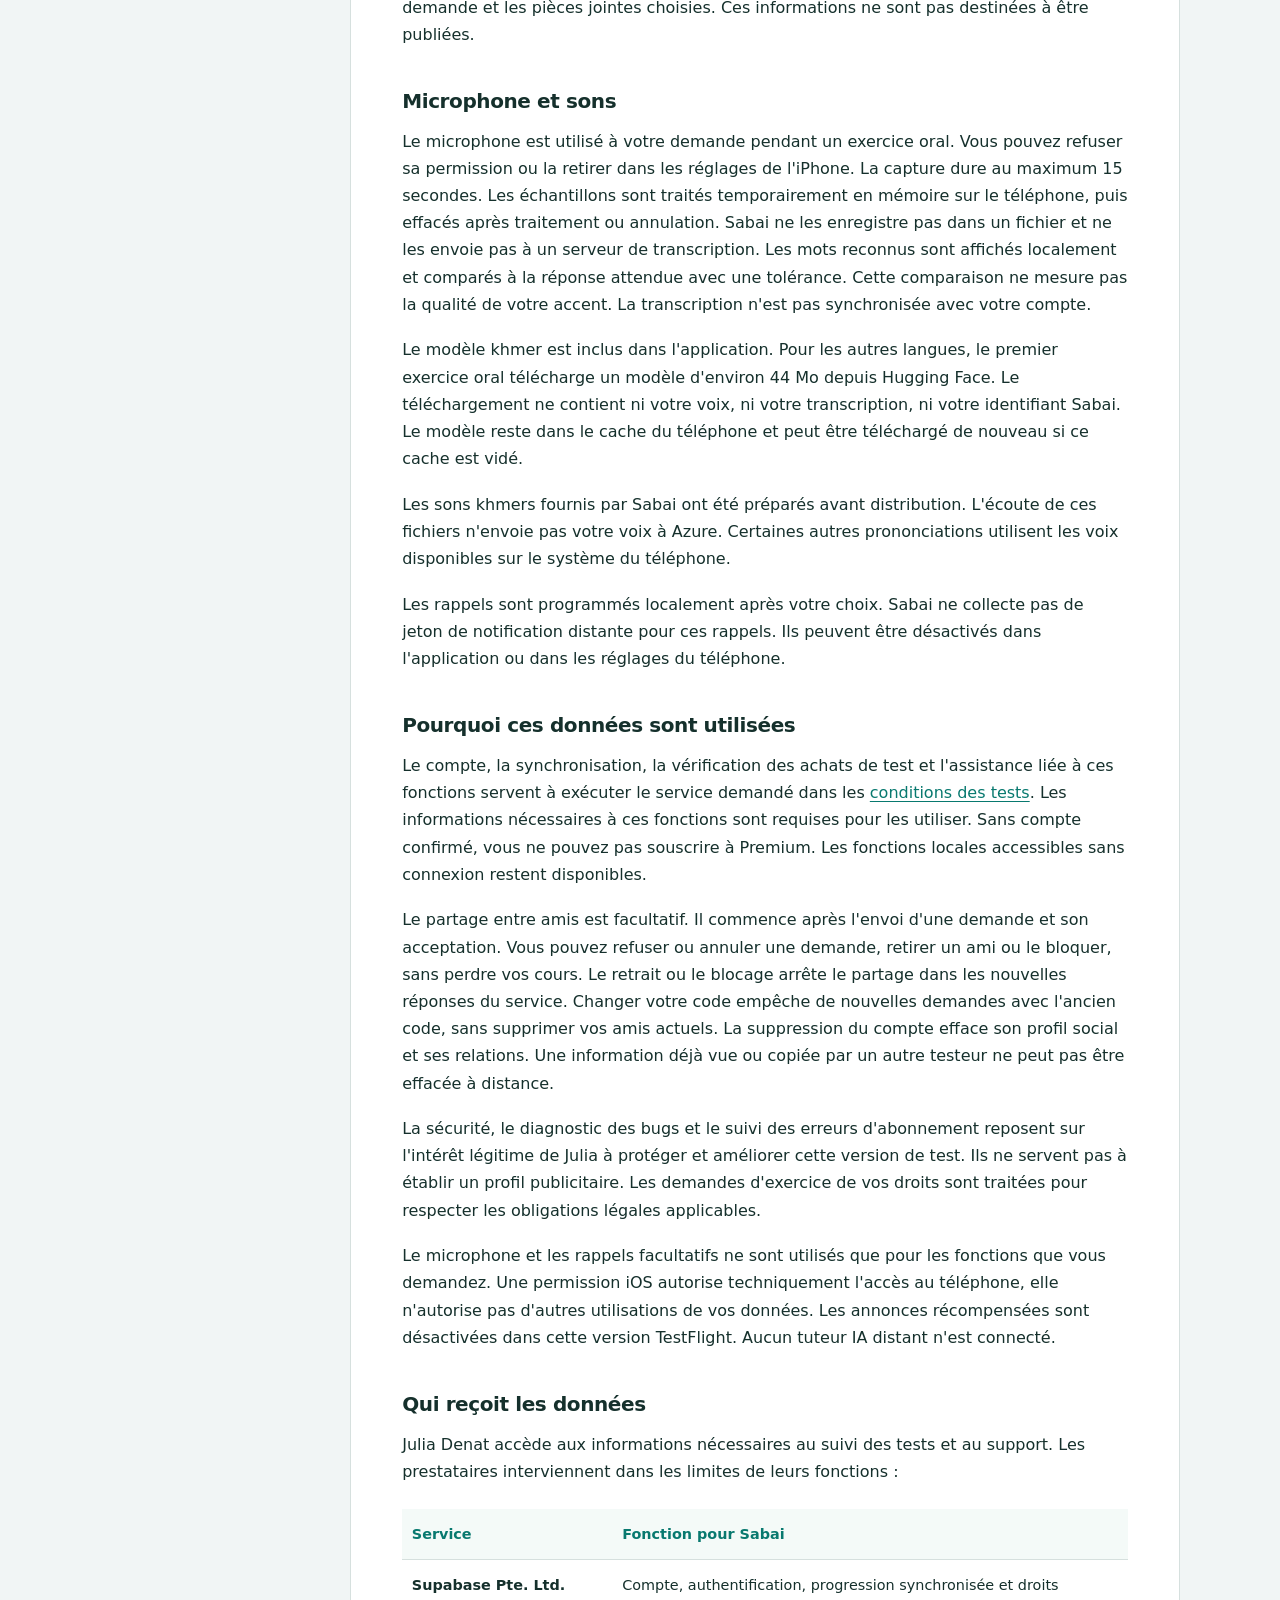
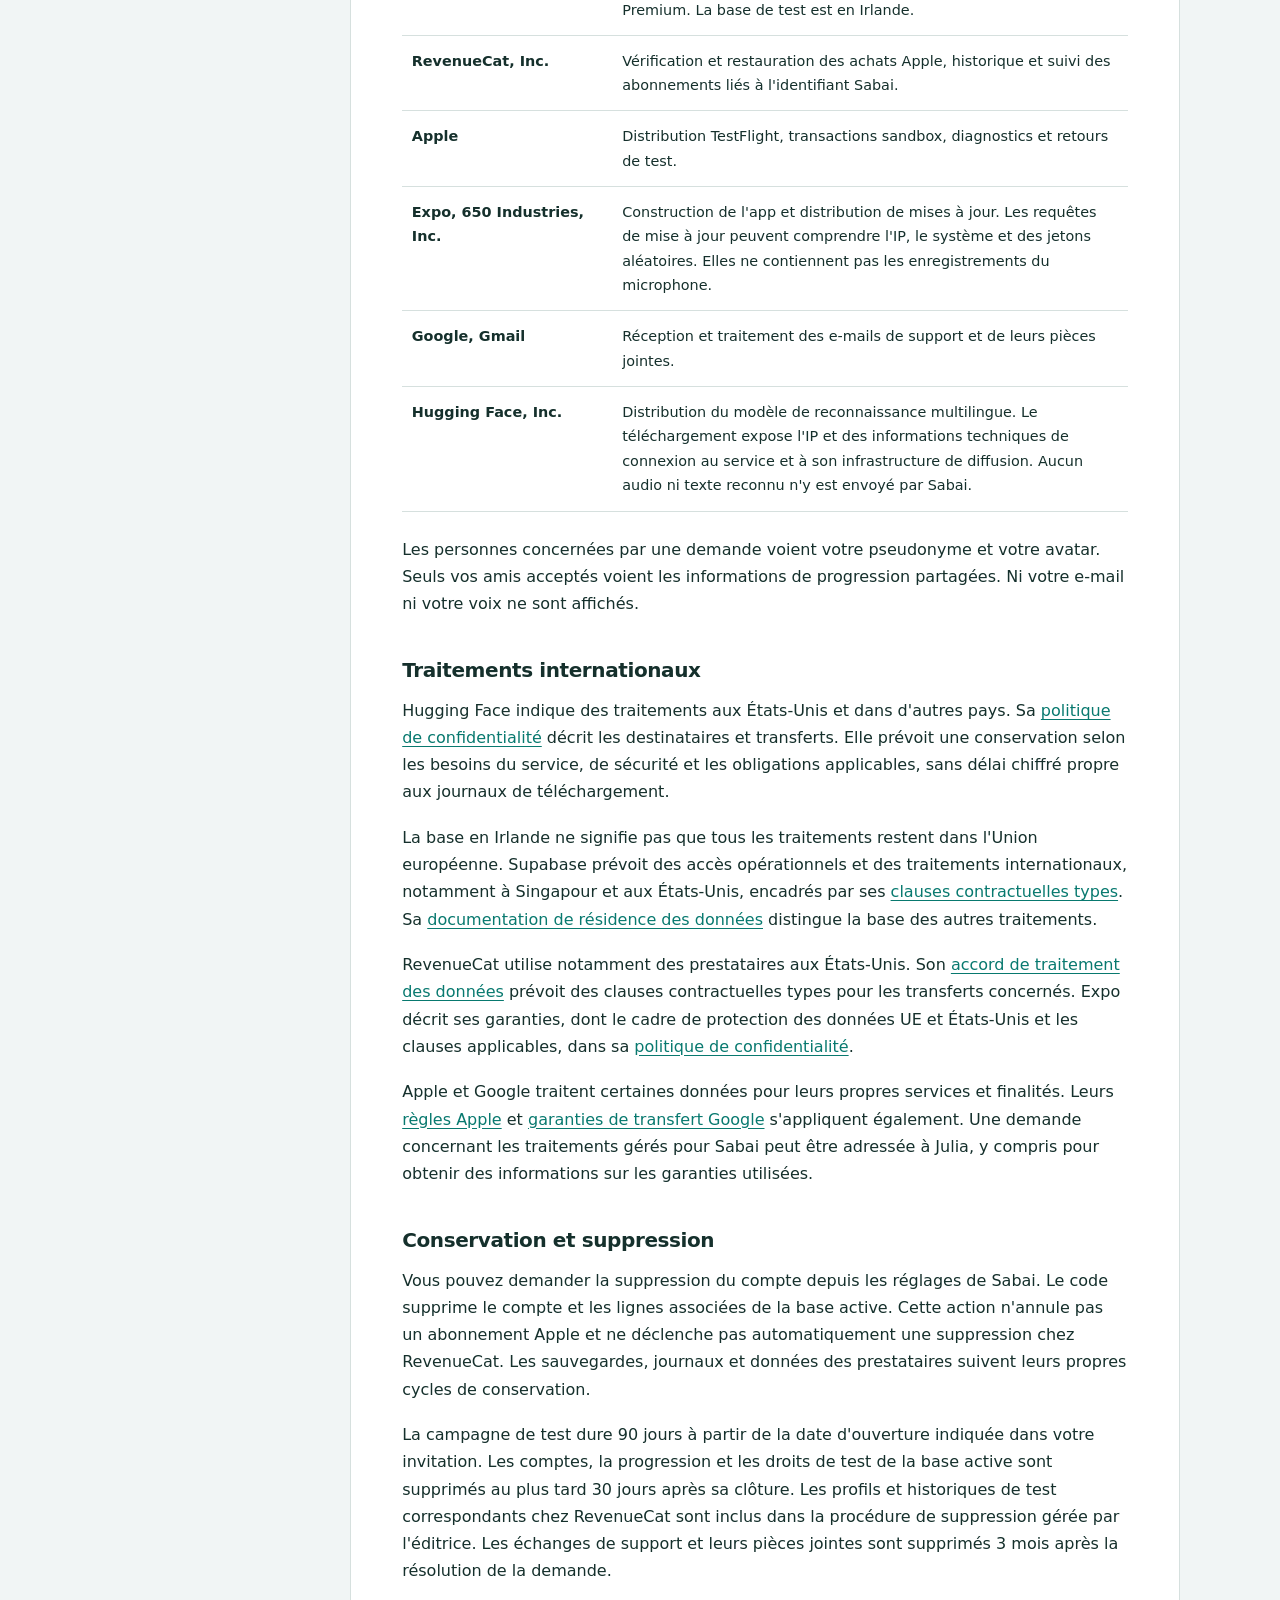
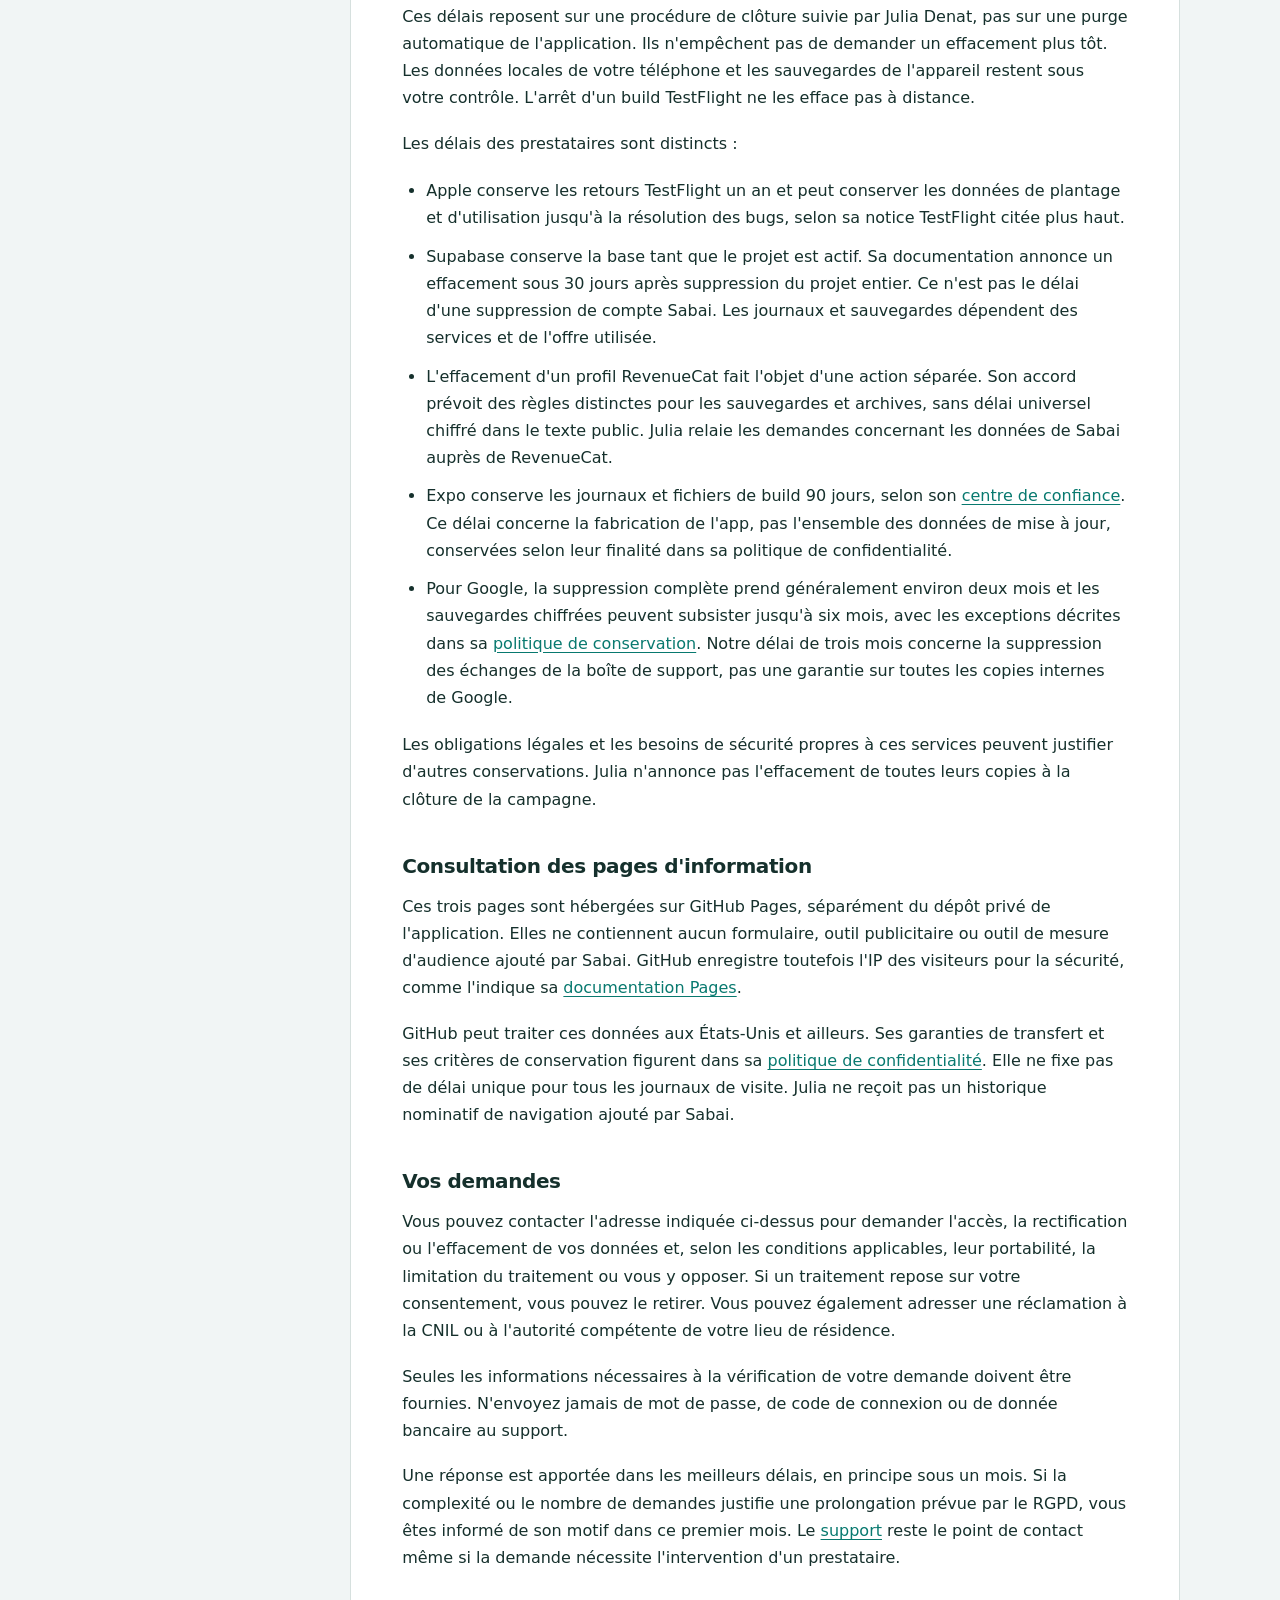
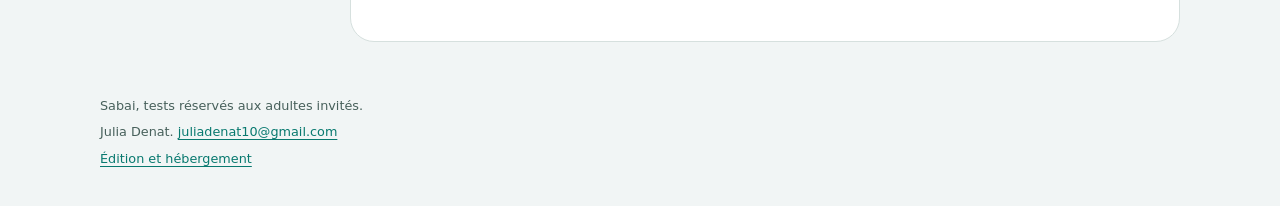
==== commit 9bbe86f6: "Actualise la confidentialité pour la reconnaissance locale" ====
--- a/confidentialite.html
+++ b/confidentialite.html
@@ -18,7 +18,7 @@
 <a href="conditions.html">Conditions des tests</a>
 <a href="support.html">Support</a><a class="contact-link" href="mailto:juliadenat10@gmail.com">Contacter Julia</a></nav>
 <main id="contenu" tabindex="-1"><h1>Confidentialité de Sabai en test</h1>
-<p>Mise à jour du 25 octobre 2026.</p>
+<p>Mise à jour du 26 octobre 2026.</p>
 <p>Cette notice concerne la version iPhone de Sabai distribuée par TestFlight et son environnement de test séparé. Les tests sont réservés aux adultes de 18 ans ou plus invités par Julia Denat. Sabai propose des exercices de langues et un entraînement oral. Les données de test ne sont pas importées automatiquement depuis un ancien compte Sabai.</p>
 <h2>Responsable et contact</h2>
 <p>Julia Denat est l'éditrice de Sabai et la responsable du traitement des données de cette phase de test.</p>
@@ -32,7 +32,8 @@
 <p>Les invitations nominatives TestFlight utilisent le nom et l'adresse e-mail du testeur. Apple collecte automatiquement des données d'utilisation et de plantage et les partage avec l'éditrice. Un retour volontaire peut aussi contenir vos commentaires, captures d'écran et informations sur l'appareil. Ces transmissions sont décrites dans la <a href="https://www.apple.com/legal/privacy/data/fr/test-flight/" rel="nofollow">notice TestFlight d'Apple</a>. Masquez les informations personnelles inutiles dans vos captures.</p>
 <p>Si vous contactez le support, Julia reçoit votre adresse e-mail, le contenu de votre demande et les pièces jointes choisies. Ces informations ne sont pas destinées à être publiées.</p>
 <h2>Microphone et sons</h2>
-<p>Le microphone est utilisé à votre demande pendant un exercice oral. Vous pouvez refuser sa permission ou la retirer dans les réglages de l'iPhone. La capture dure au maximum 15 secondes. Les échantillons sont traités temporairement en mémoire sur le téléphone, puis effacés à la fin ou à l'annulation de la capture. Sabai ne les enregistre pas dans un fichier et ne les envoie pas à un serveur de transcription. Ce mode valide la réalisation d'une capture, sans transcrire les mots ni noter l'accent.</p>
+<p>Le microphone est utilisé à votre demande pendant un exercice oral. Vous pouvez refuser sa permission ou la retirer dans les réglages de l'iPhone. La capture dure au maximum 15 secondes. Les échantillons sont traités temporairement en mémoire sur le téléphone, puis effacés après traitement ou annulation. Sabai ne les enregistre pas dans un fichier et ne les envoie pas à un serveur de transcription. Les mots reconnus sont affichés localement et comparés à la réponse attendue avec une tolérance. Cette comparaison ne mesure pas la qualité de votre accent. La transcription n'est pas synchronisée avec votre compte.</p>
+<p>Le modèle khmer est inclus dans l'application. Pour les autres langues, le premier exercice oral télécharge un modèle d'environ 44 Mo depuis Hugging Face. Le téléchargement ne contient ni votre voix, ni votre transcription, ni votre identifiant Sabai. Le modèle reste dans le cache du téléphone et peut être téléchargé de nouveau si ce cache est vidé.</p>
 <p>Les sons khmers fournis par Sabai ont été préparés avant distribution. L'écoute de ces fichiers n'envoie pas votre voix à Azure. Certaines autres prononciations utilisent les voix disponibles sur le système du téléphone.</p>
 <p>Les rappels sont programmés localement après votre choix. Sabai ne collecte pas de jeton de notification distante pour ces rappels. Ils peuvent être désactivés dans l'application ou dans les réglages du téléphone.</p>
 <h2>Pourquoi ces données sont utilisées</h2>
@@ -70,10 +71,15 @@
 <td>Google, Gmail</td>
 <td>Réception et traitement des e-mails de support et de leurs pièces jointes.</td>
 </tr>
+<tr>
+<td>Hugging Face, Inc.</td>
+<td>Distribution du modèle de reconnaissance multilingue. Le téléchargement expose l'IP et des informations techniques de connexion au service et à son infrastructure de diffusion. Aucun audio ni texte reconnu n'y est envoyé par Sabai.</td>
+</tr>
 </tbody>
 </table>
 <p>Les personnes concernées par une demande voient votre pseudonyme et votre avatar. Seuls vos amis acceptés voient les informations de progression partagées. Ni votre e-mail ni votre voix ne sont affichés.</p>
 <h2>Traitements internationaux</h2>
+<p>Hugging Face indique des traitements aux États-Unis et dans d'autres pays. Sa <a href="https://huggingface.co/privacy" rel="nofollow">politique de confidentialité</a> décrit les destinataires et transferts. Elle prévoit une conservation selon les besoins du service, de sécurité et les obligations applicables, sans délai chiffré propre aux journaux de téléchargement.</p>
 <p>La base en Irlande ne signifie pas que tous les traitements restent dans l'Union européenne. Supabase prévoit des accès opérationnels et des traitements internationaux, notamment à Singapour et aux États-Unis, encadrés par ses <a href="https://supabase.com/legal/customer-resources/data-processing-addendum" rel="nofollow">clauses contractuelles types</a>. Sa <a href="https://supabase.com/legal/privacy-resources/data-residency-and-transfers-faq" rel="nofollow">documentation de résidence des données</a> distingue la base des autres traitements.</p>
 <p>RevenueCat utilise notamment des prestataires aux États-Unis. Son <a href="https://www.revenuecat.com/dpa" rel="nofollow">accord de traitement des données</a> prévoit des clauses contractuelles types pour les transferts concernés. Expo décrit ses garanties, dont le cadre de protection des données UE et États-Unis et les clauses applicables, dans sa <a href="https://expo.dev/privacy" rel="nofollow">politique de confidentialité</a>.</p>
 <p>Apple et Google traitent certaines données pour leurs propres services et finalités. Leurs <a href="https://www.apple.com/legal/privacy/fr-ww/" rel="nofollow">règles Apple</a> et <a href="https://policies.google.com/privacy/frameworks?hl=fr" rel="nofollow">garanties de transfert Google</a> s'appliquent également. Une demande concernant les traitements gérés pour Sabai peut être adressée à Julia, y compris pour obtenir des informations sur les garanties utilisées.</p>
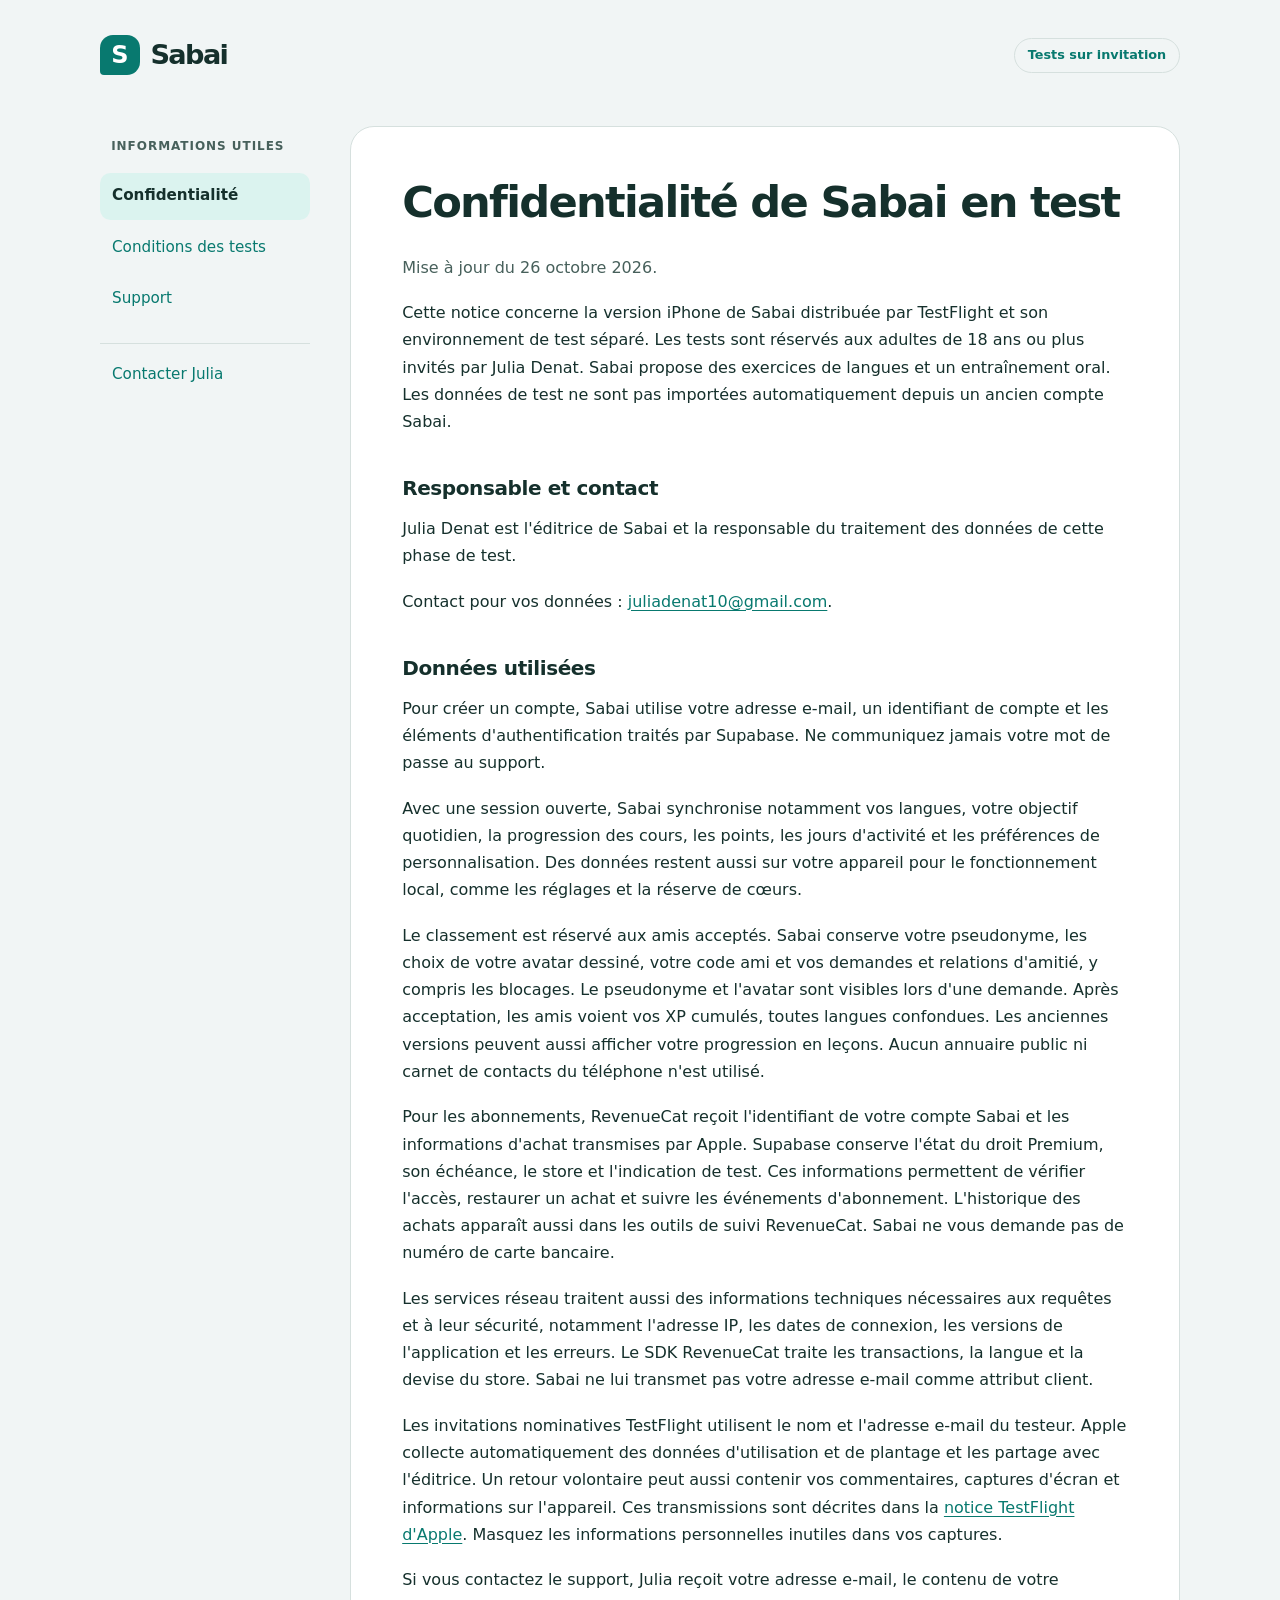
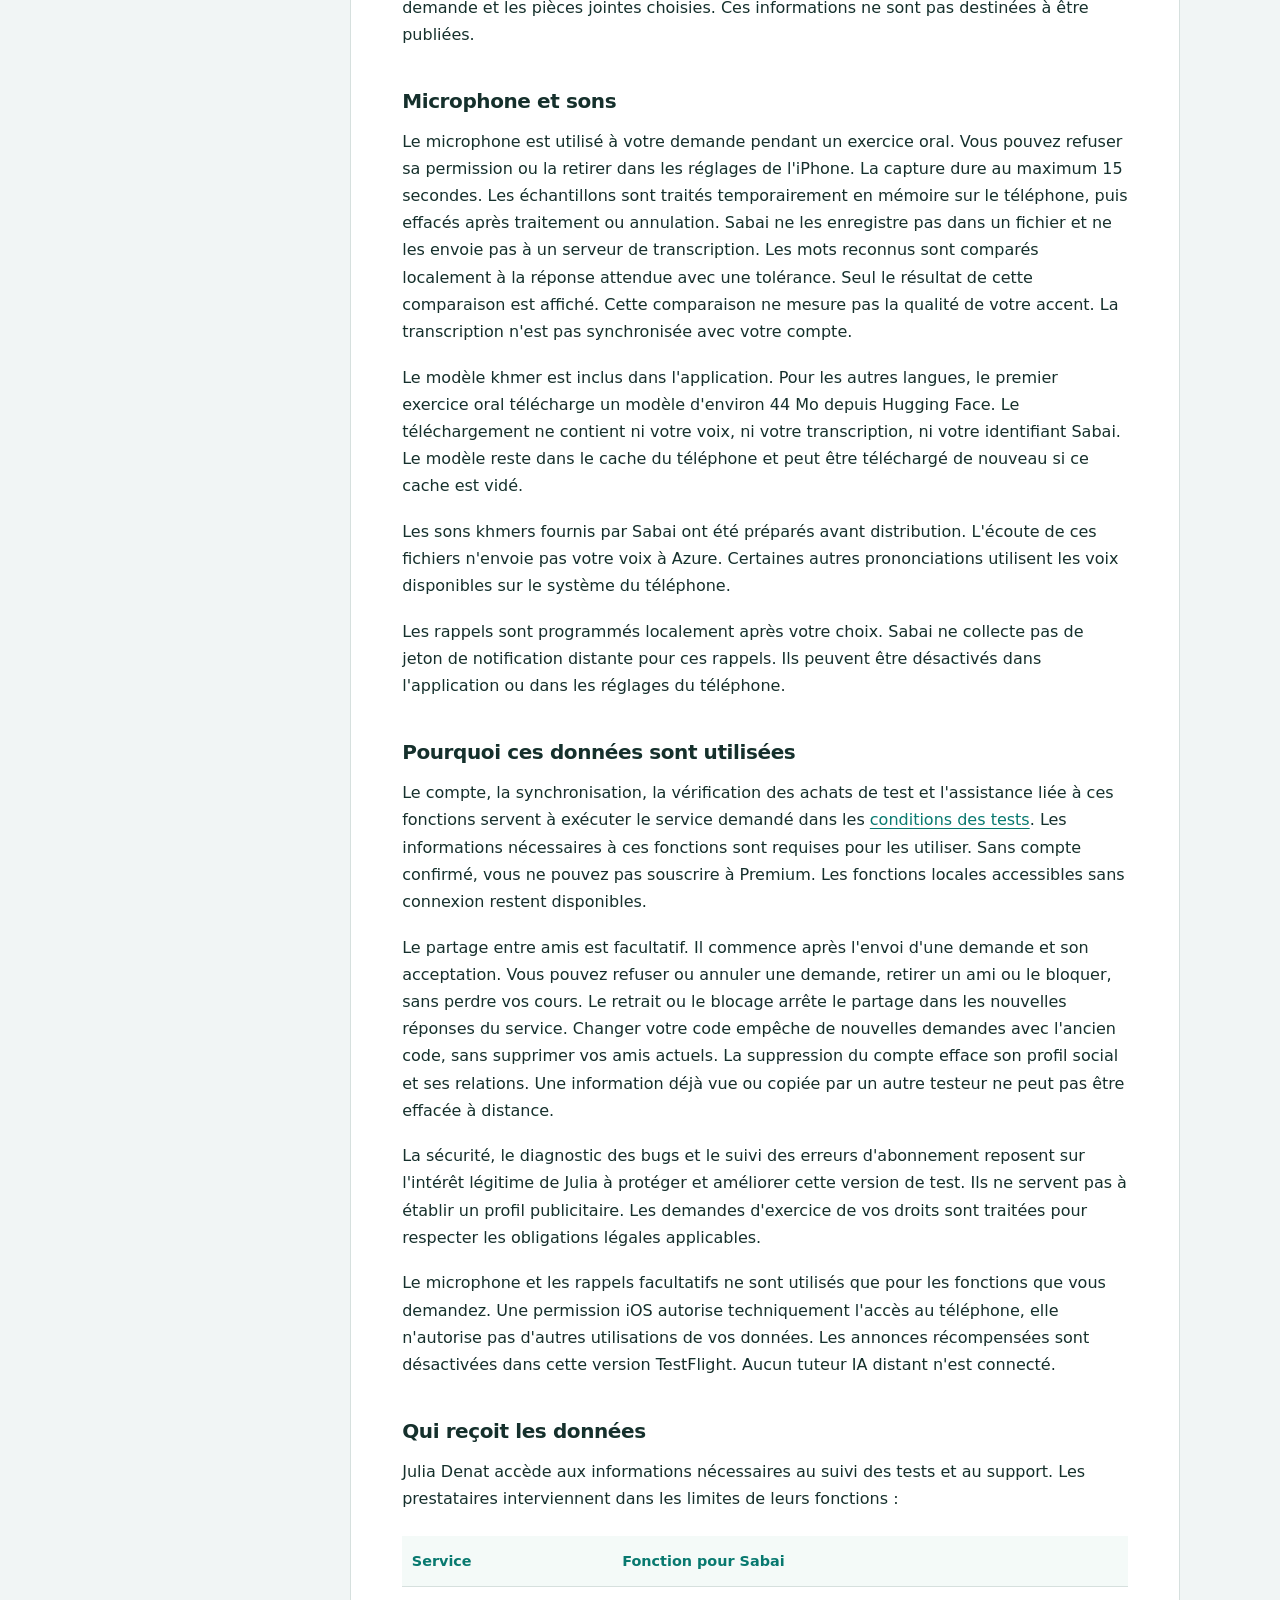
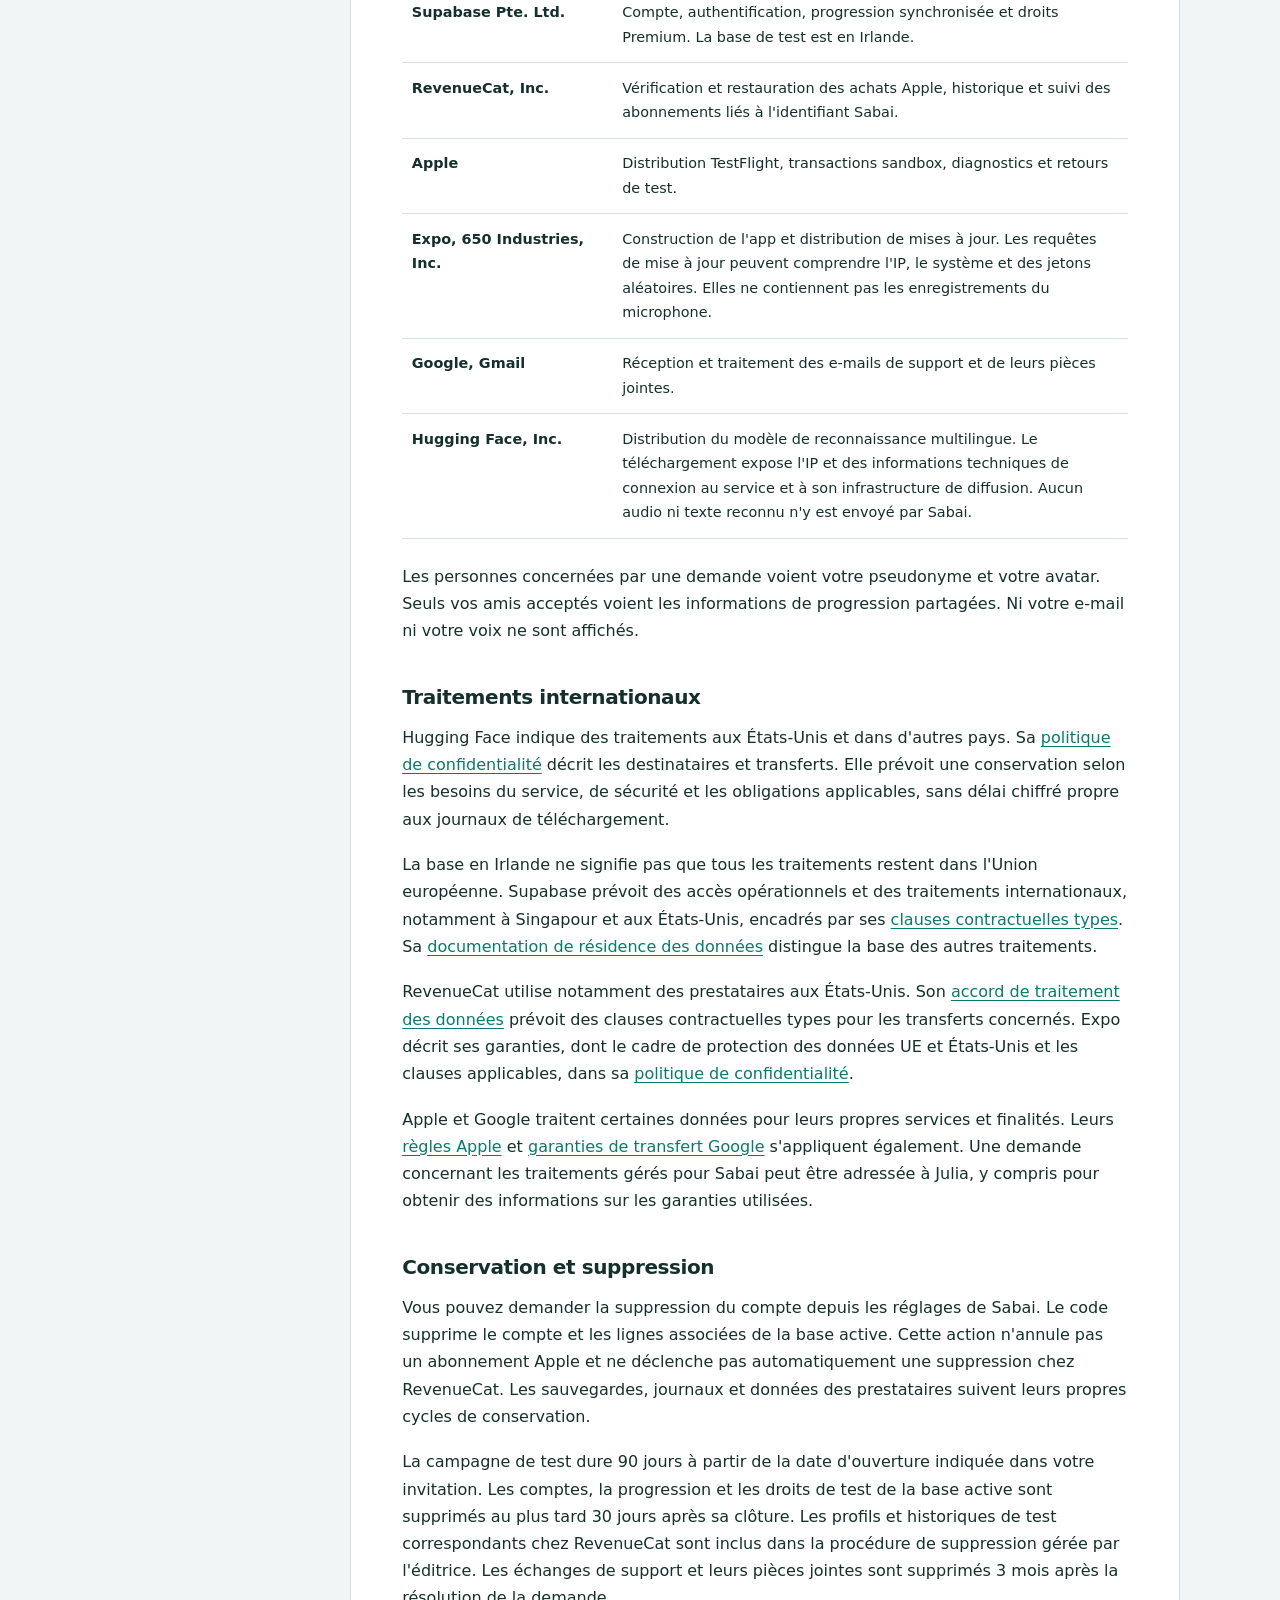
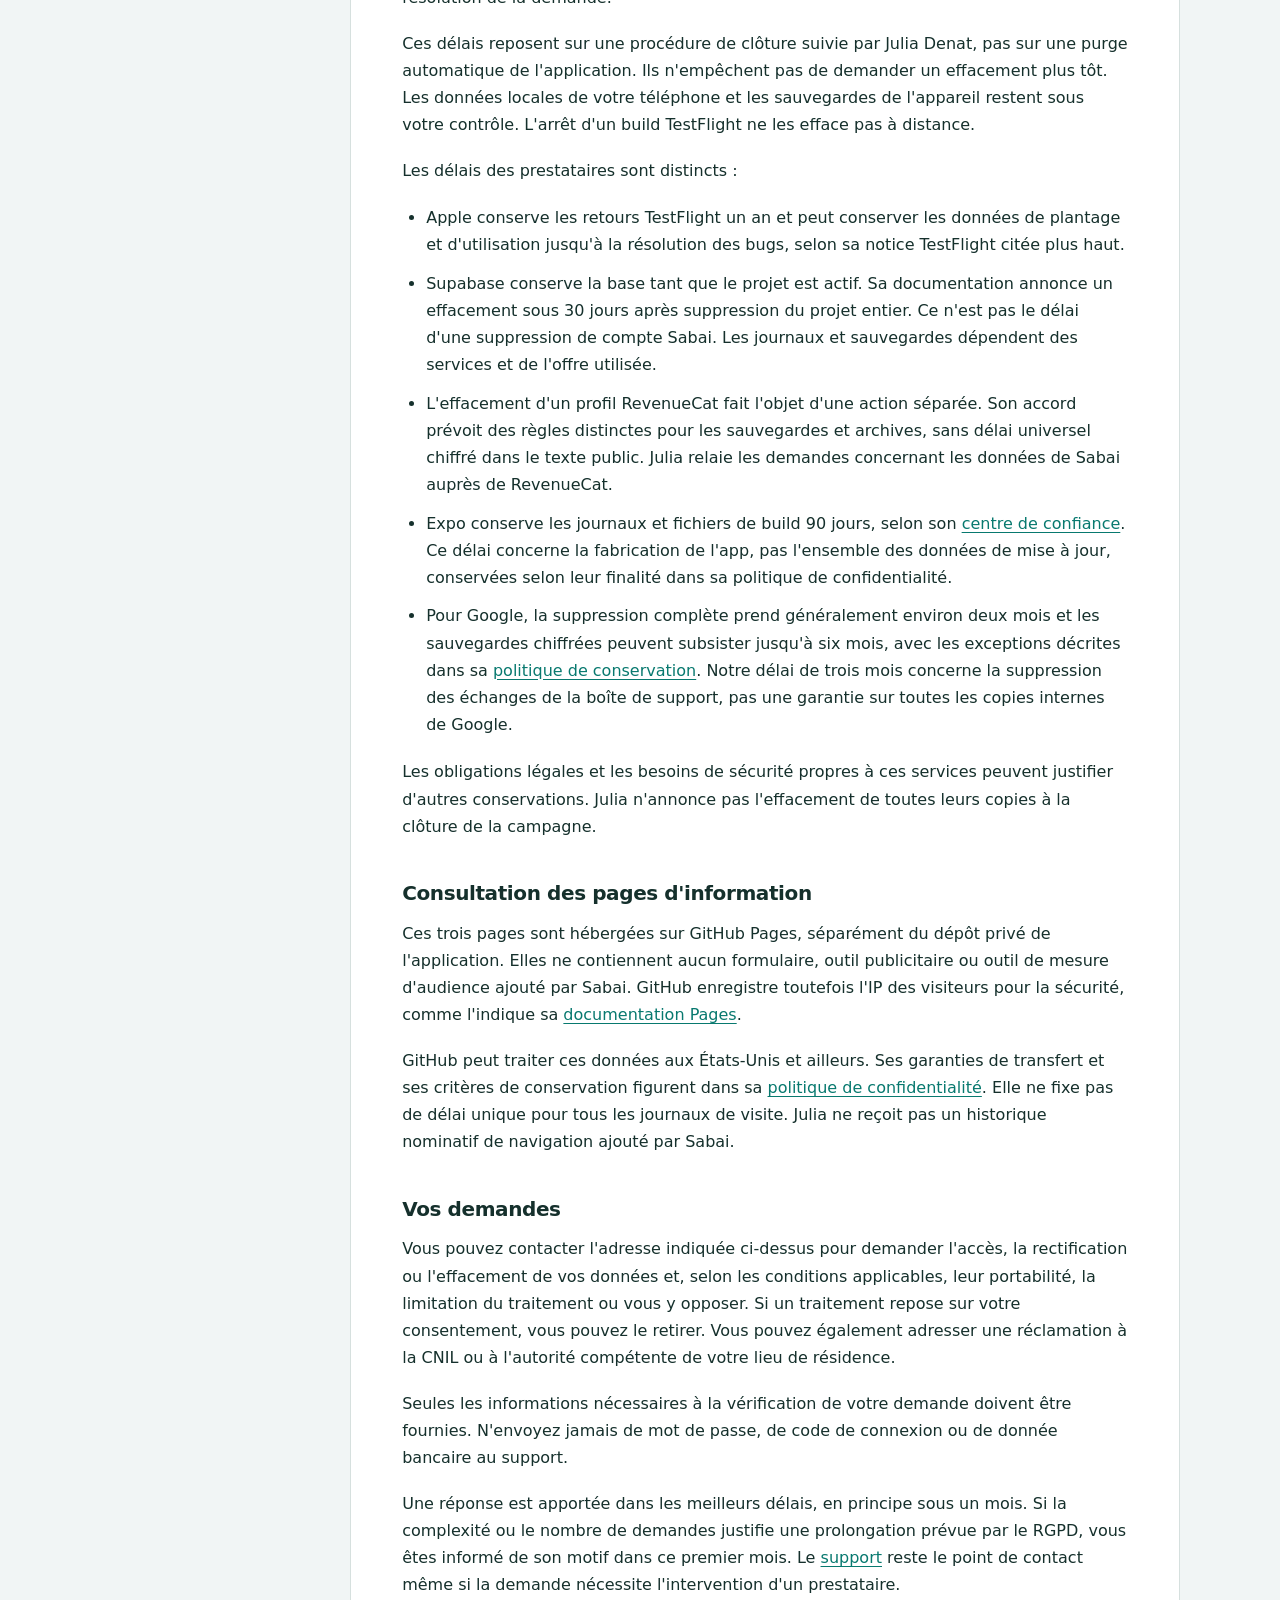
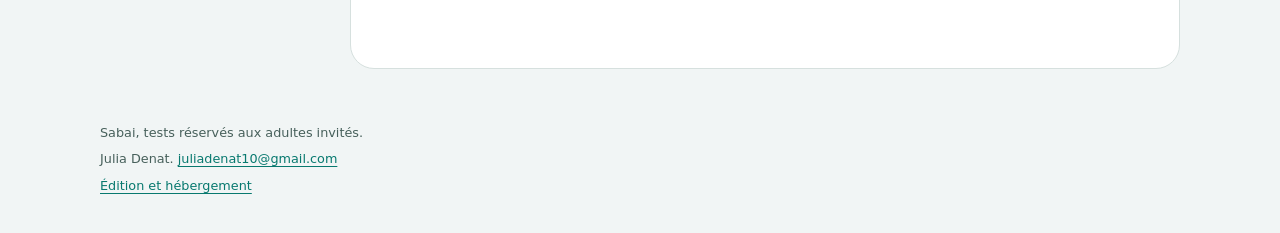
==== commit 5b32962f: "Précise le retour simplifié de la reconnaissance vocale" ====
--- a/confidentialite.html
+++ b/confidentialite.html
@@ -32,7 +32,7 @@
 <p>Les invitations nominatives TestFlight utilisent le nom et l'adresse e-mail du testeur. Apple collecte automatiquement des données d'utilisation et de plantage et les partage avec l'éditrice. Un retour volontaire peut aussi contenir vos commentaires, captures d'écran et informations sur l'appareil. Ces transmissions sont décrites dans la <a href="https://www.apple.com/legal/privacy/data/fr/test-flight/" rel="nofollow">notice TestFlight d'Apple</a>. Masquez les informations personnelles inutiles dans vos captures.</p>
 <p>Si vous contactez le support, Julia reçoit votre adresse e-mail, le contenu de votre demande et les pièces jointes choisies. Ces informations ne sont pas destinées à être publiées.</p>
 <h2>Microphone et sons</h2>
-<p>Le microphone est utilisé à votre demande pendant un exercice oral. Vous pouvez refuser sa permission ou la retirer dans les réglages de l'iPhone. La capture dure au maximum 15 secondes. Les échantillons sont traités temporairement en mémoire sur le téléphone, puis effacés après traitement ou annulation. Sabai ne les enregistre pas dans un fichier et ne les envoie pas à un serveur de transcription. Les mots reconnus sont affichés localement et comparés à la réponse attendue avec une tolérance. Cette comparaison ne mesure pas la qualité de votre accent. La transcription n'est pas synchronisée avec votre compte.</p>
+<p>Le microphone est utilisé à votre demande pendant un exercice oral. Vous pouvez refuser sa permission ou la retirer dans les réglages de l'iPhone. La capture dure au maximum 15 secondes. Les échantillons sont traités temporairement en mémoire sur le téléphone, puis effacés après traitement ou annulation. Sabai ne les enregistre pas dans un fichier et ne les envoie pas à un serveur de transcription. Les mots reconnus sont comparés localement à la réponse attendue avec une tolérance. Seul le résultat de cette comparaison est affiché. Cette comparaison ne mesure pas la qualité de votre accent. La transcription n'est pas synchronisée avec votre compte.</p>
 <p>Le modèle khmer est inclus dans l'application. Pour les autres langues, le premier exercice oral télécharge un modèle d'environ 44 Mo depuis Hugging Face. Le téléchargement ne contient ni votre voix, ni votre transcription, ni votre identifiant Sabai. Le modèle reste dans le cache du téléphone et peut être téléchargé de nouveau si ce cache est vidé.</p>
 <p>Les sons khmers fournis par Sabai ont été préparés avant distribution. L'écoute de ces fichiers n'envoie pas votre voix à Azure. Certaines autres prononciations utilisent les voix disponibles sur le système du téléphone.</p>
 <p>Les rappels sont programmés localement après votre choix. Sabai ne collecte pas de jeton de notification distante pour ces rappels. Ils peuvent être désactivés dans l'application ou dans les réglages du téléphone.</p>
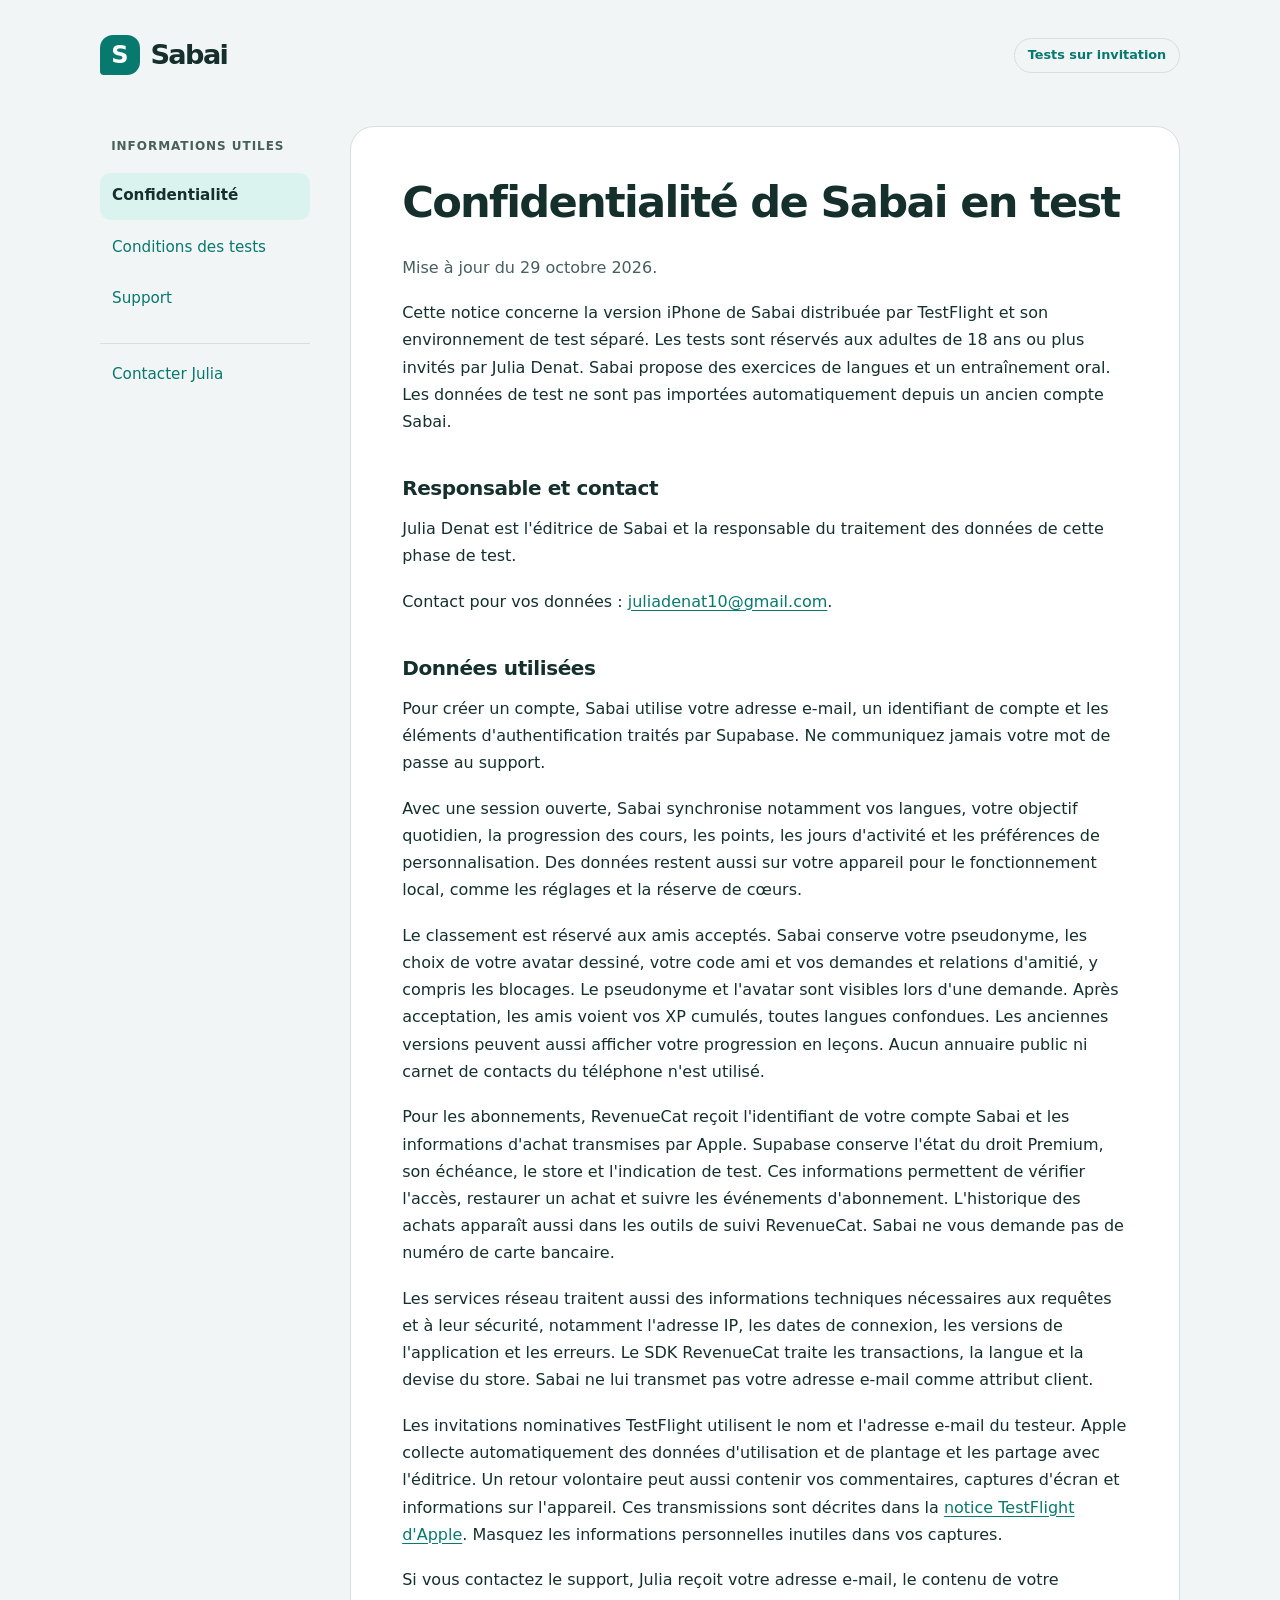
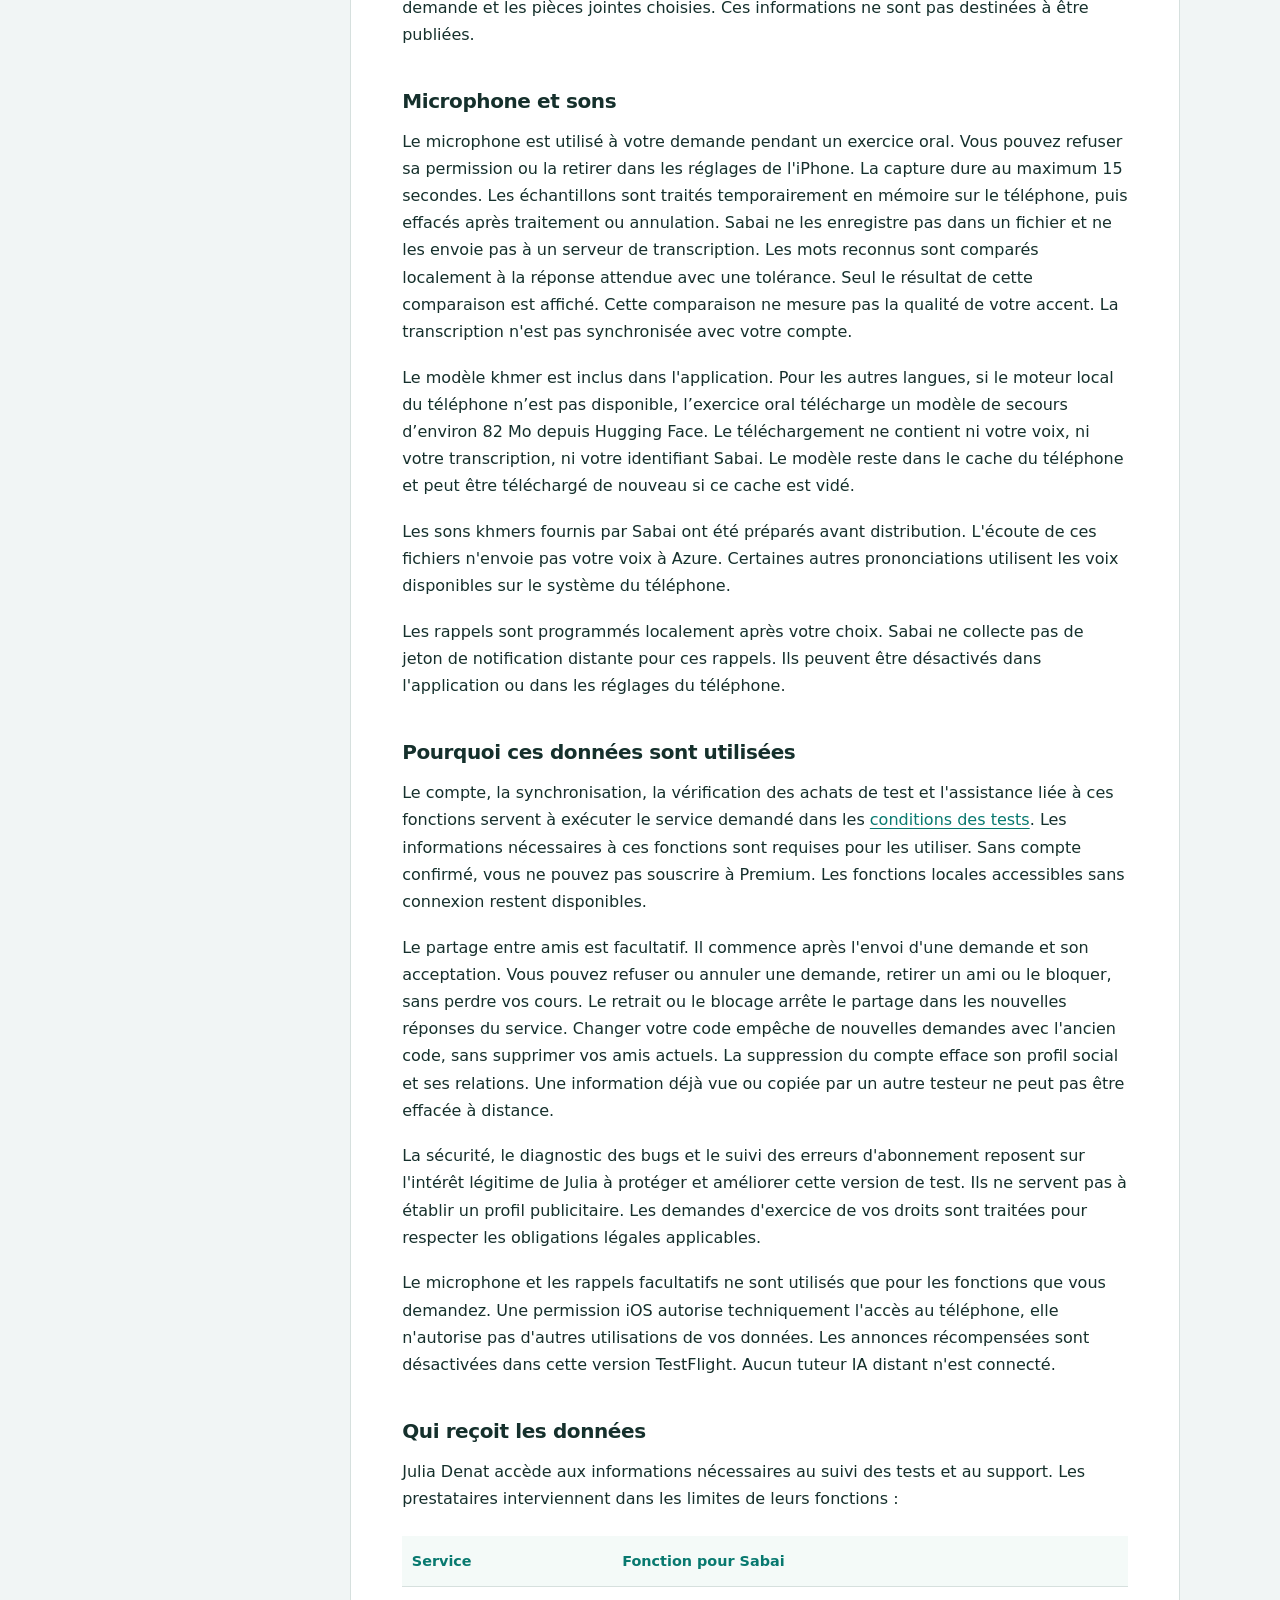
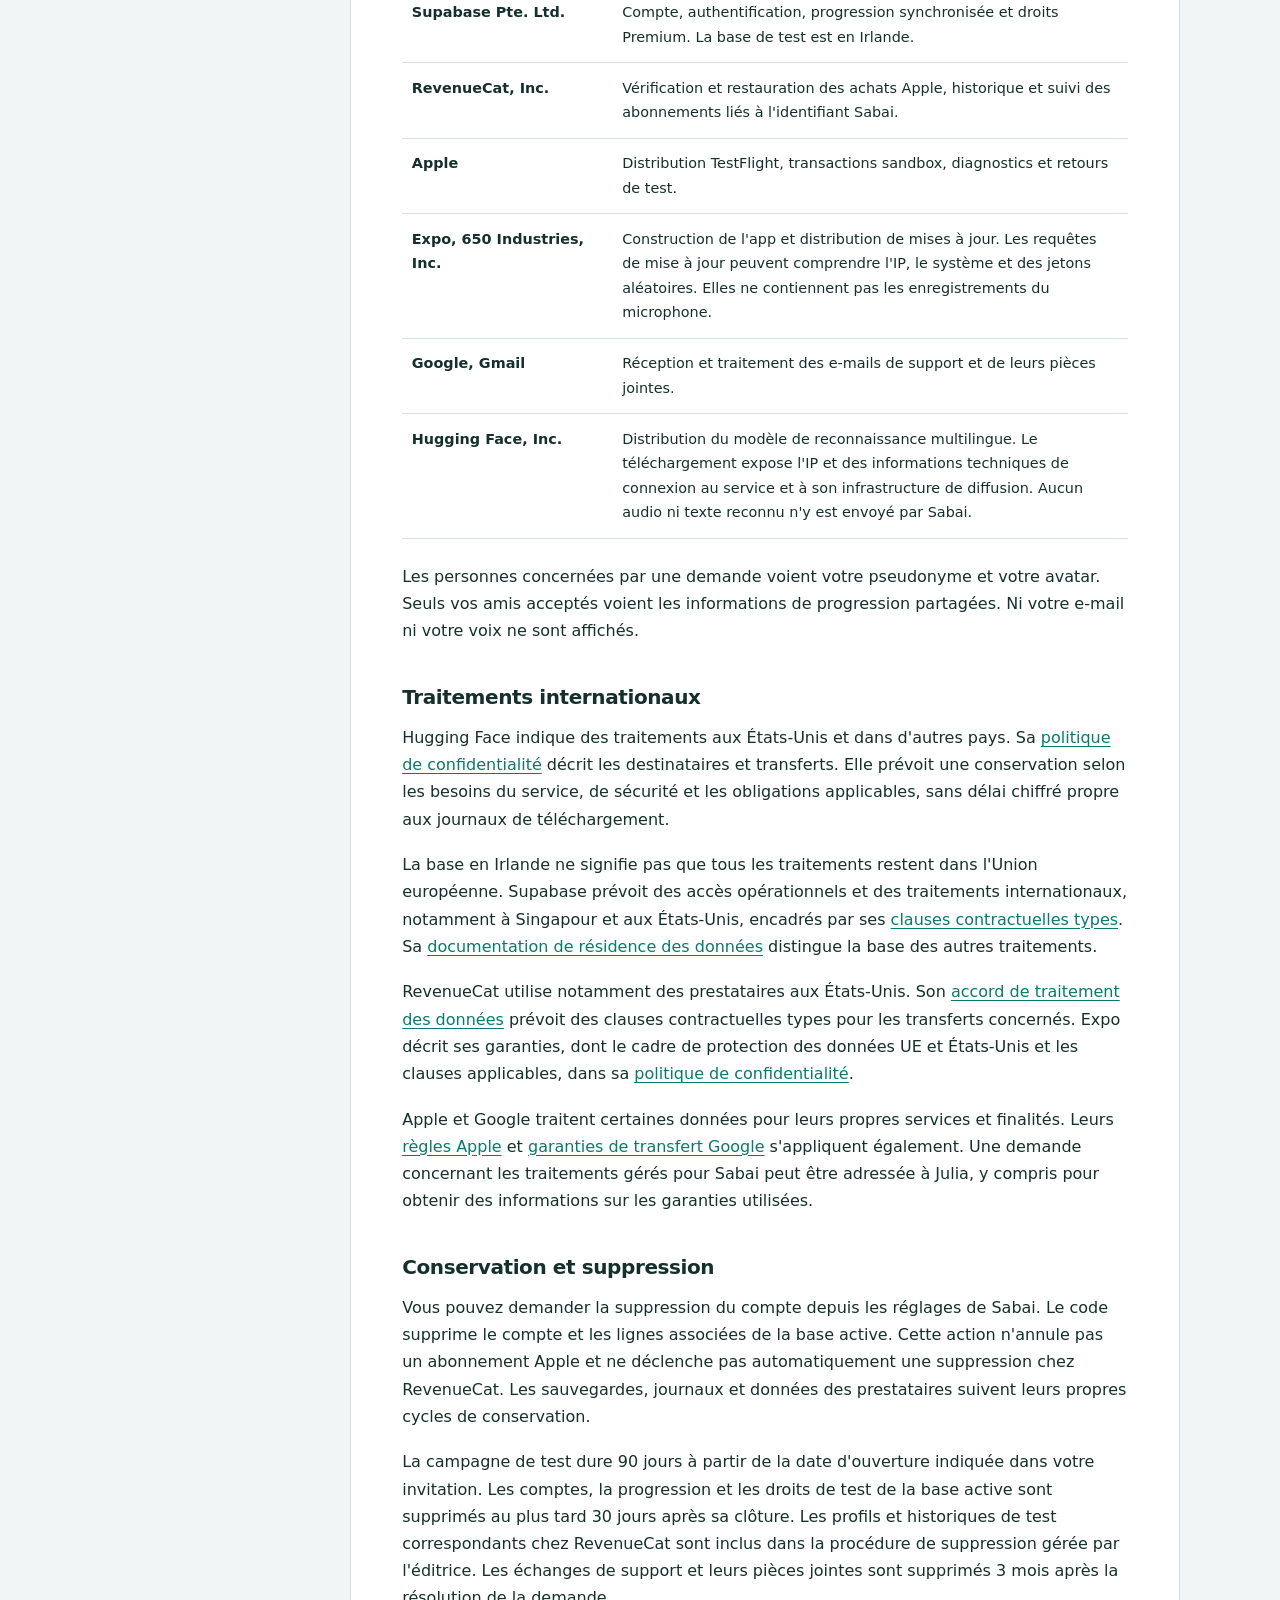
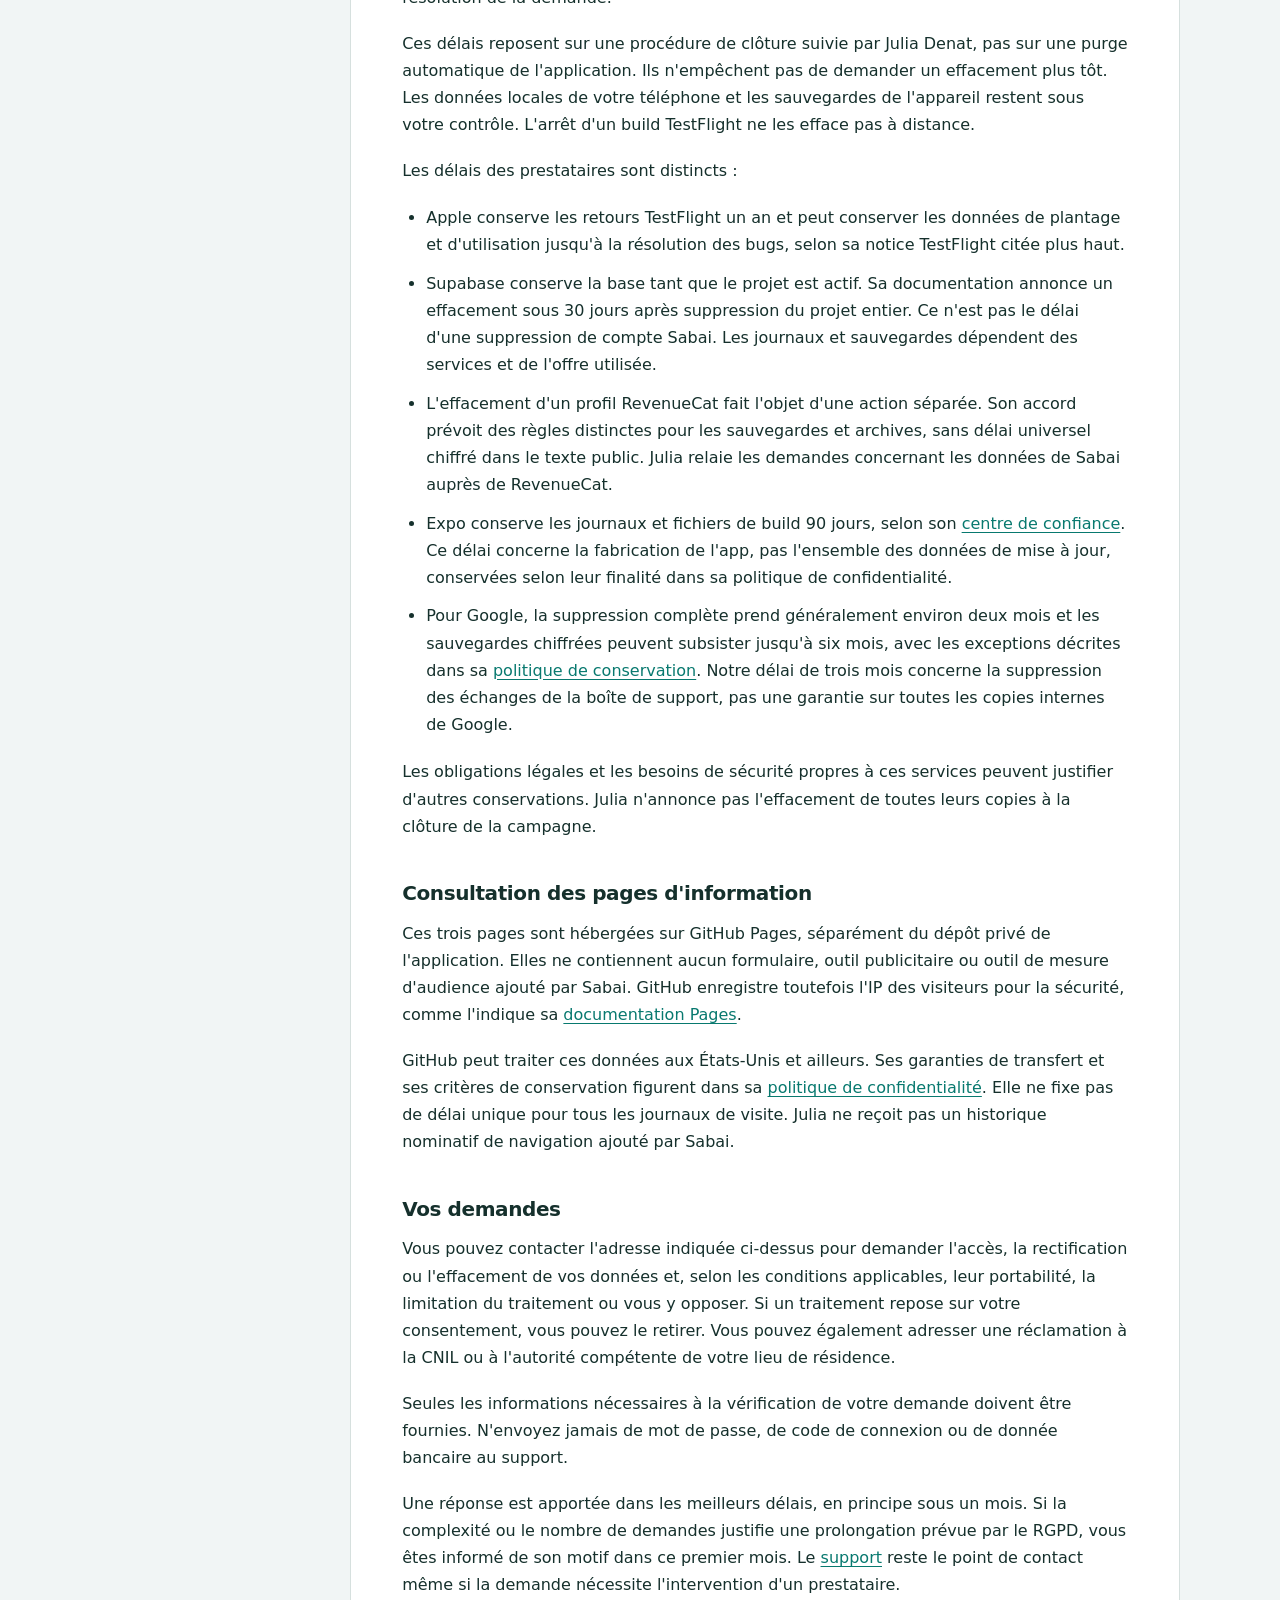
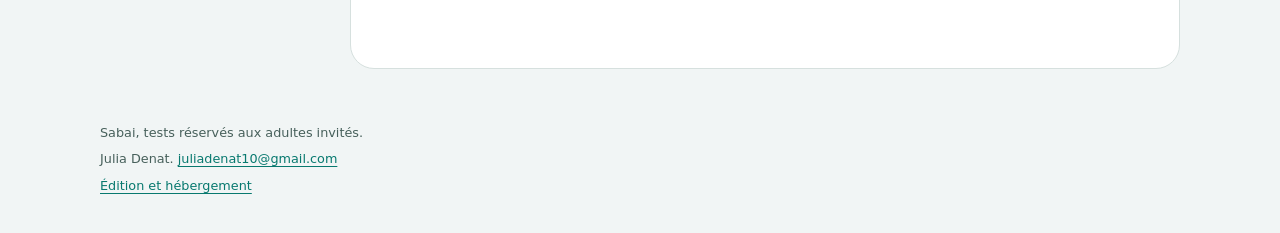
==== commit 773f0cf5: "Update local speech fallback download size" ====
--- a/confidentialite.html
+++ b/confidentialite.html
@@ -18,7 +18,7 @@
 <a href="conditions.html">Conditions des tests</a>
 <a href="support.html">Support</a><a class="contact-link" href="mailto:juliadenat10@gmail.com">Contacter Julia</a></nav>
 <main id="contenu" tabindex="-1"><h1>Confidentialité de Sabai en test</h1>
-<p>Mise à jour du 26 octobre 2026.</p>
+<p>Mise à jour du 29 octobre 2026.</p>
 <p>Cette notice concerne la version iPhone de Sabai distribuée par TestFlight et son environnement de test séparé. Les tests sont réservés aux adultes de 18 ans ou plus invités par Julia Denat. Sabai propose des exercices de langues et un entraînement oral. Les données de test ne sont pas importées automatiquement depuis un ancien compte Sabai.</p>
 <h2>Responsable et contact</h2>
 <p>Julia Denat est l'éditrice de Sabai et la responsable du traitement des données de cette phase de test.</p>
@@ -33,7 +33,7 @@
 <p>Si vous contactez le support, Julia reçoit votre adresse e-mail, le contenu de votre demande et les pièces jointes choisies. Ces informations ne sont pas destinées à être publiées.</p>
 <h2>Microphone et sons</h2>
 <p>Le microphone est utilisé à votre demande pendant un exercice oral. Vous pouvez refuser sa permission ou la retirer dans les réglages de l'iPhone. La capture dure au maximum 15 secondes. Les échantillons sont traités temporairement en mémoire sur le téléphone, puis effacés après traitement ou annulation. Sabai ne les enregistre pas dans un fichier et ne les envoie pas à un serveur de transcription. Les mots reconnus sont comparés localement à la réponse attendue avec une tolérance. Seul le résultat de cette comparaison est affiché. Cette comparaison ne mesure pas la qualité de votre accent. La transcription n'est pas synchronisée avec votre compte.</p>
-<p>Le modèle khmer est inclus dans l'application. Pour les autres langues, le premier exercice oral télécharge un modèle d'environ 44 Mo depuis Hugging Face. Le téléchargement ne contient ni votre voix, ni votre transcription, ni votre identifiant Sabai. Le modèle reste dans le cache du téléphone et peut être téléchargé de nouveau si ce cache est vidé.</p>
+<p>Le modèle khmer est inclus dans l'application. Pour les autres langues, si le moteur local du téléphone n’est pas disponible, l’exercice oral télécharge un modèle de secours d’environ 82 Mo depuis Hugging Face. Le téléchargement ne contient ni votre voix, ni votre transcription, ni votre identifiant Sabai. Le modèle reste dans le cache du téléphone et peut être téléchargé de nouveau si ce cache est vidé.</p>
 <p>Les sons khmers fournis par Sabai ont été préparés avant distribution. L'écoute de ces fichiers n'envoie pas votre voix à Azure. Certaines autres prononciations utilisent les voix disponibles sur le système du téléphone.</p>
 <p>Les rappels sont programmés localement après votre choix. Sabai ne collecte pas de jeton de notification distante pour ces rappels. Ils peuvent être désactivés dans l'application ou dans les réglages du téléphone.</p>
 <h2>Pourquoi ces données sont utilisées</h2>
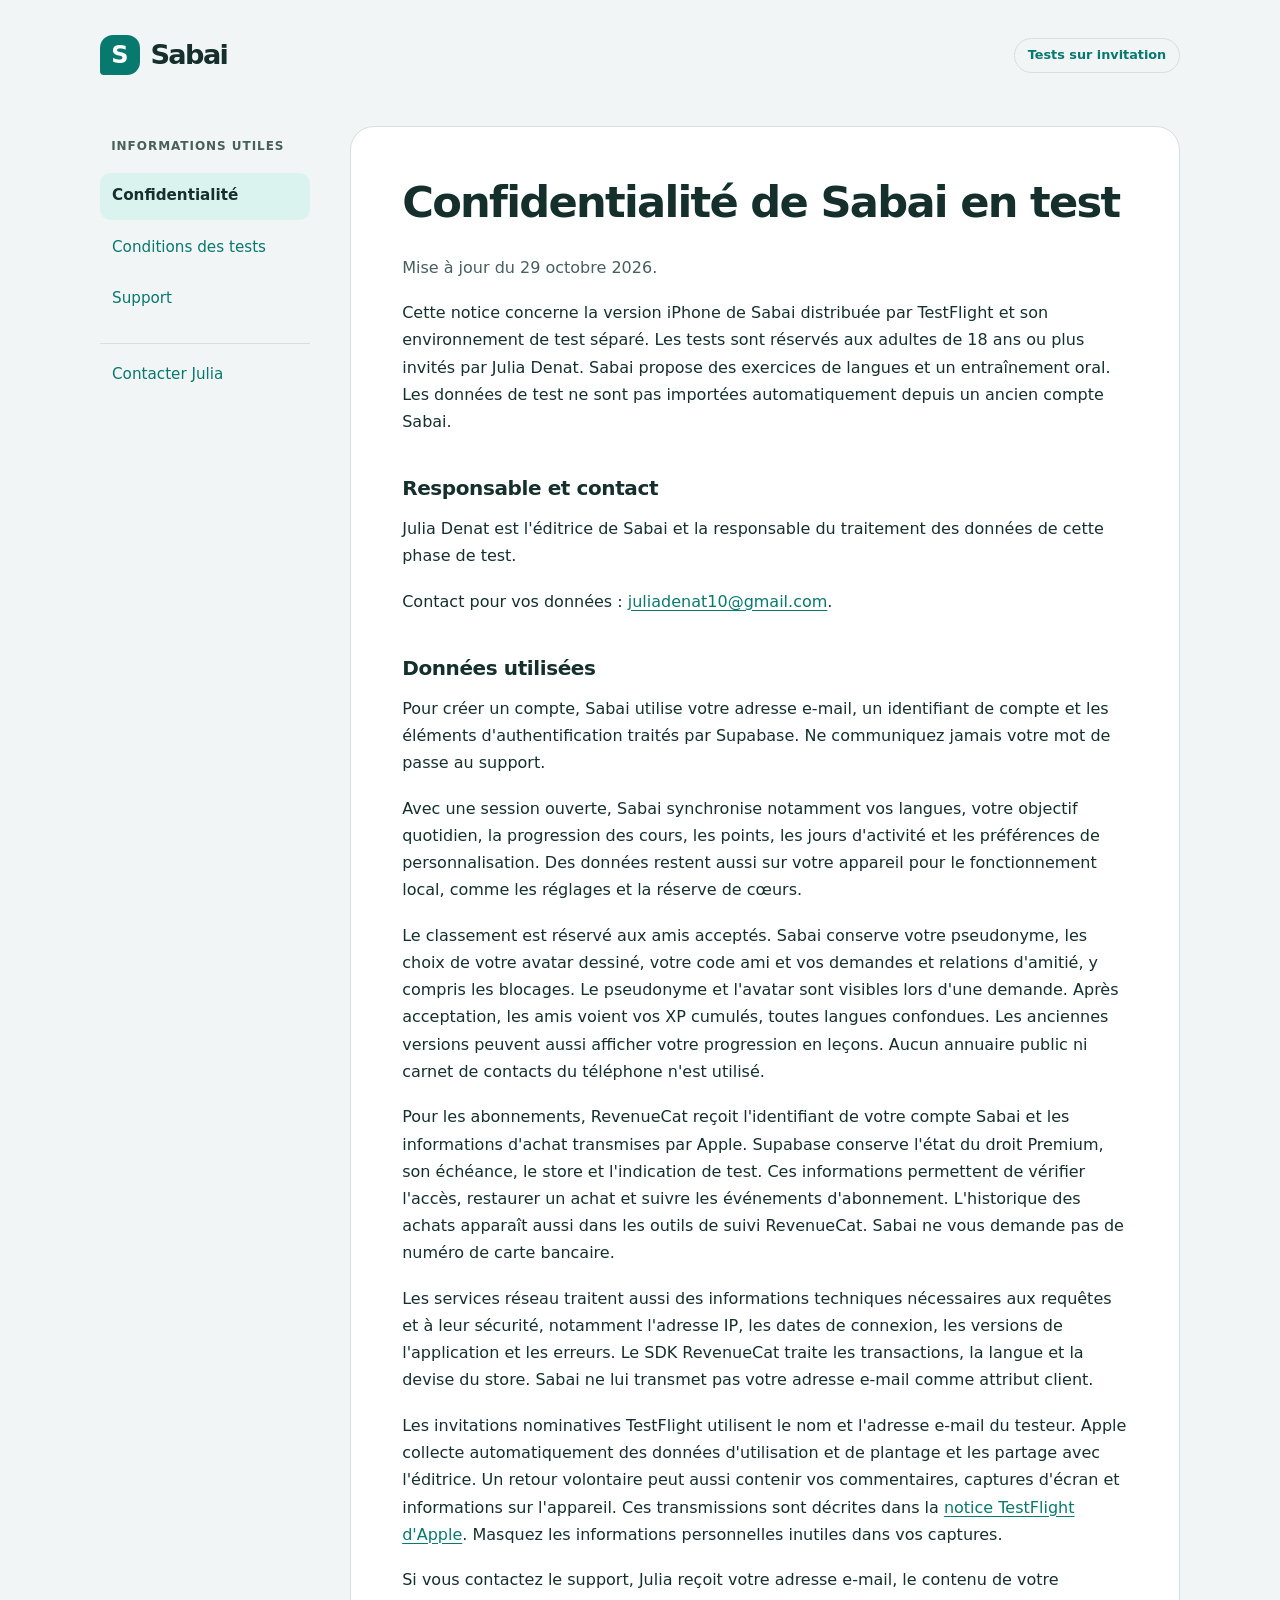
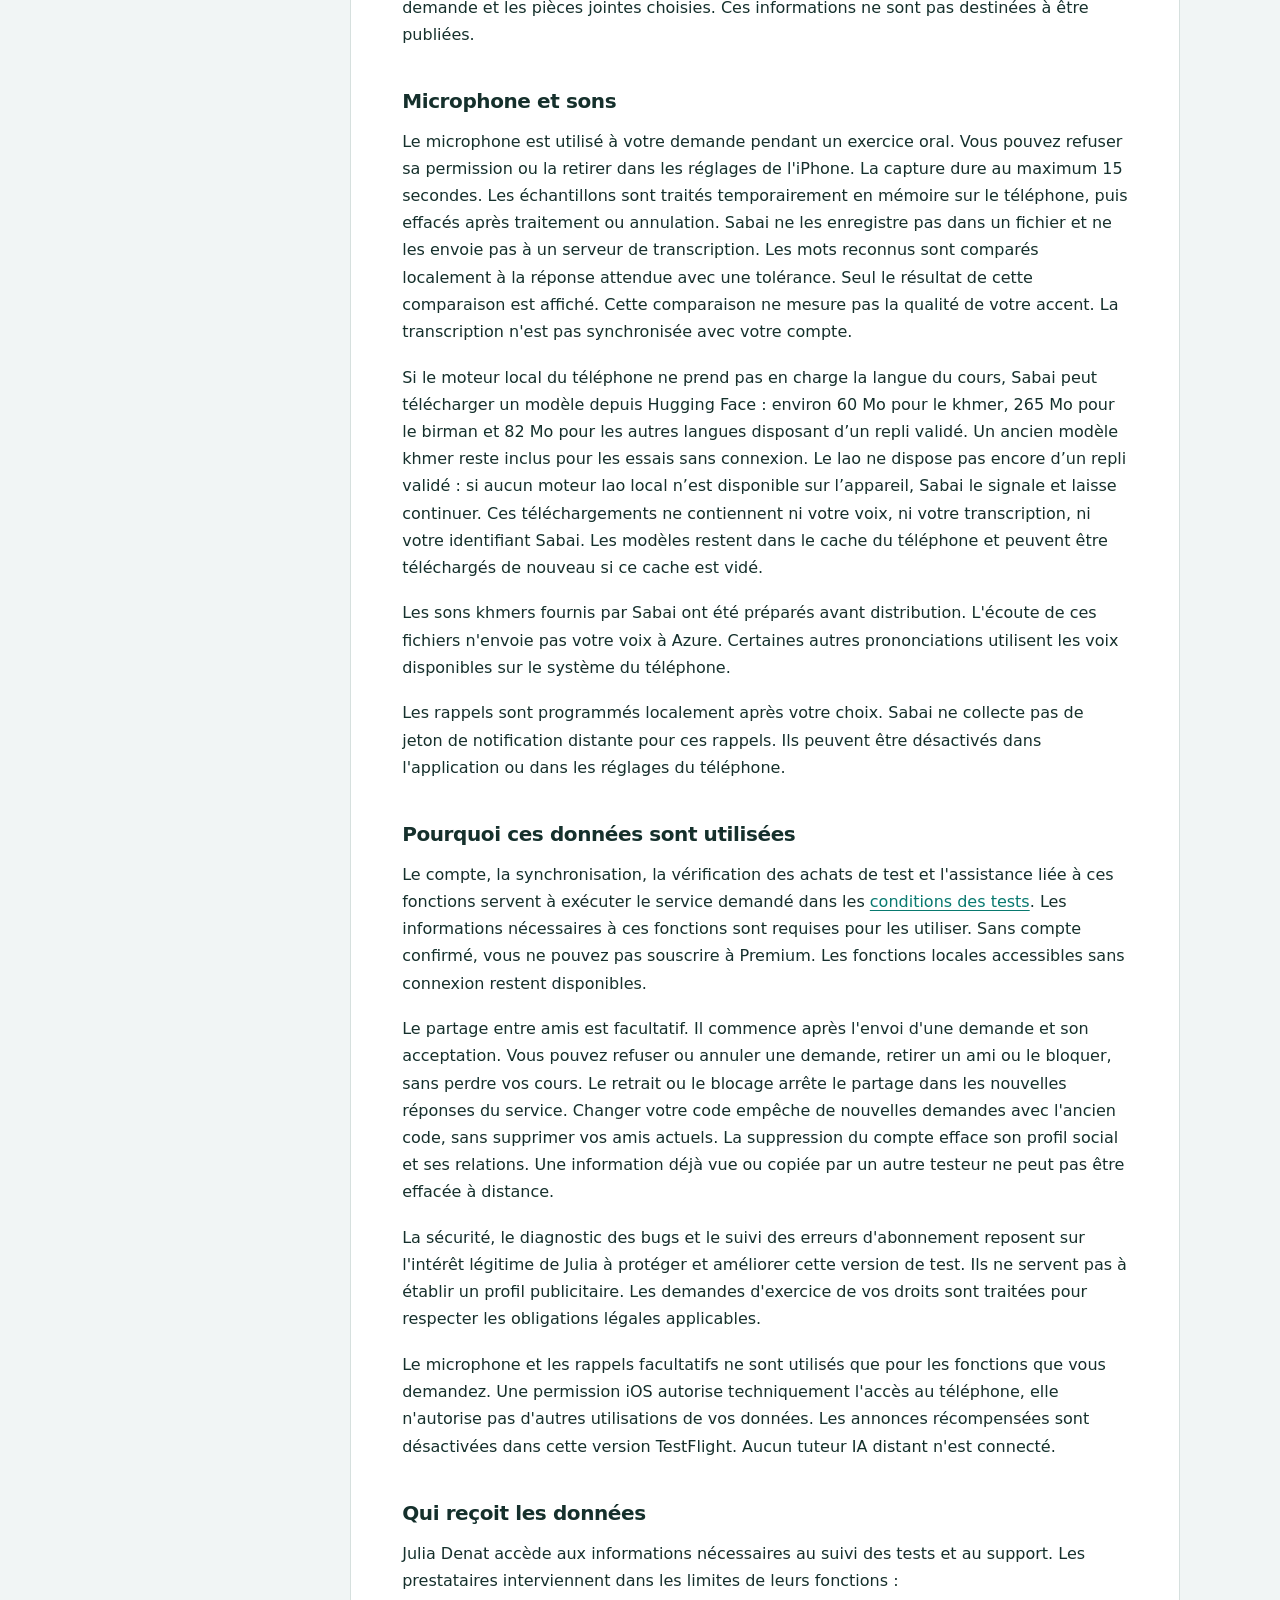
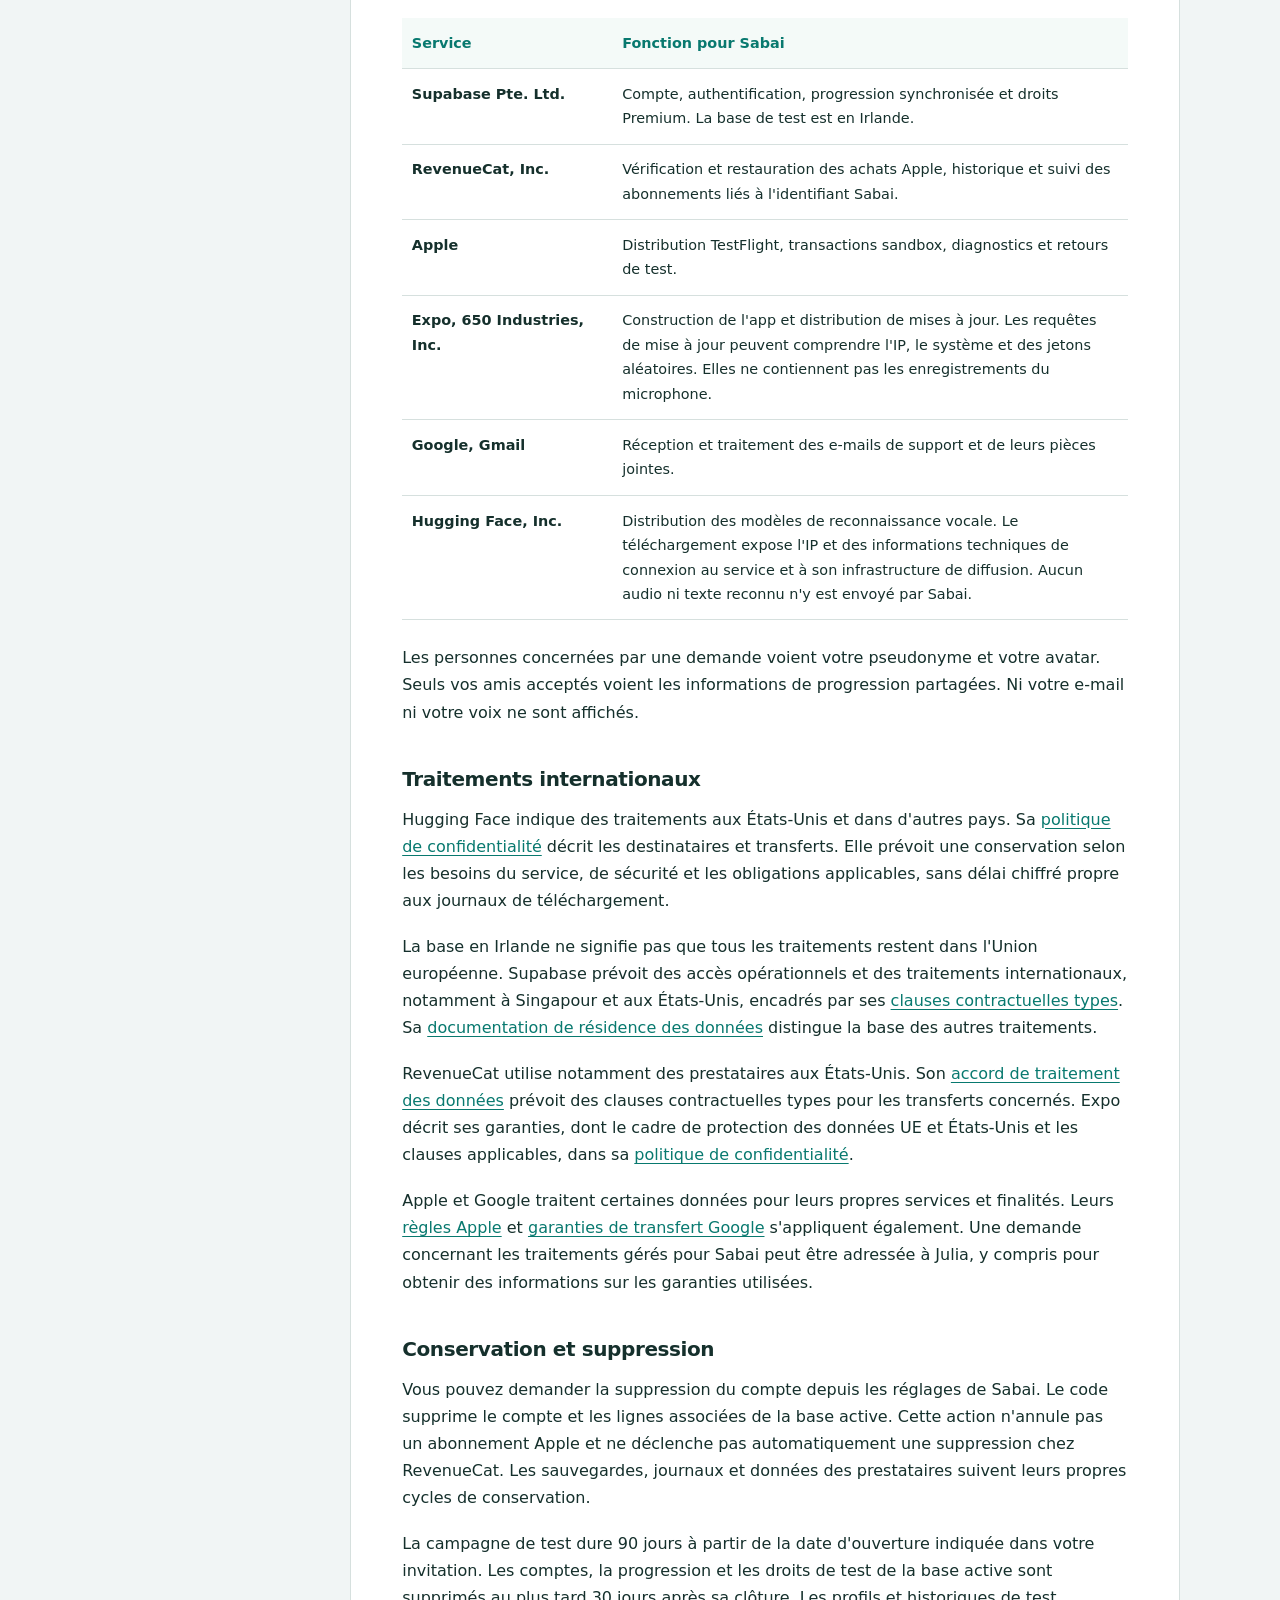
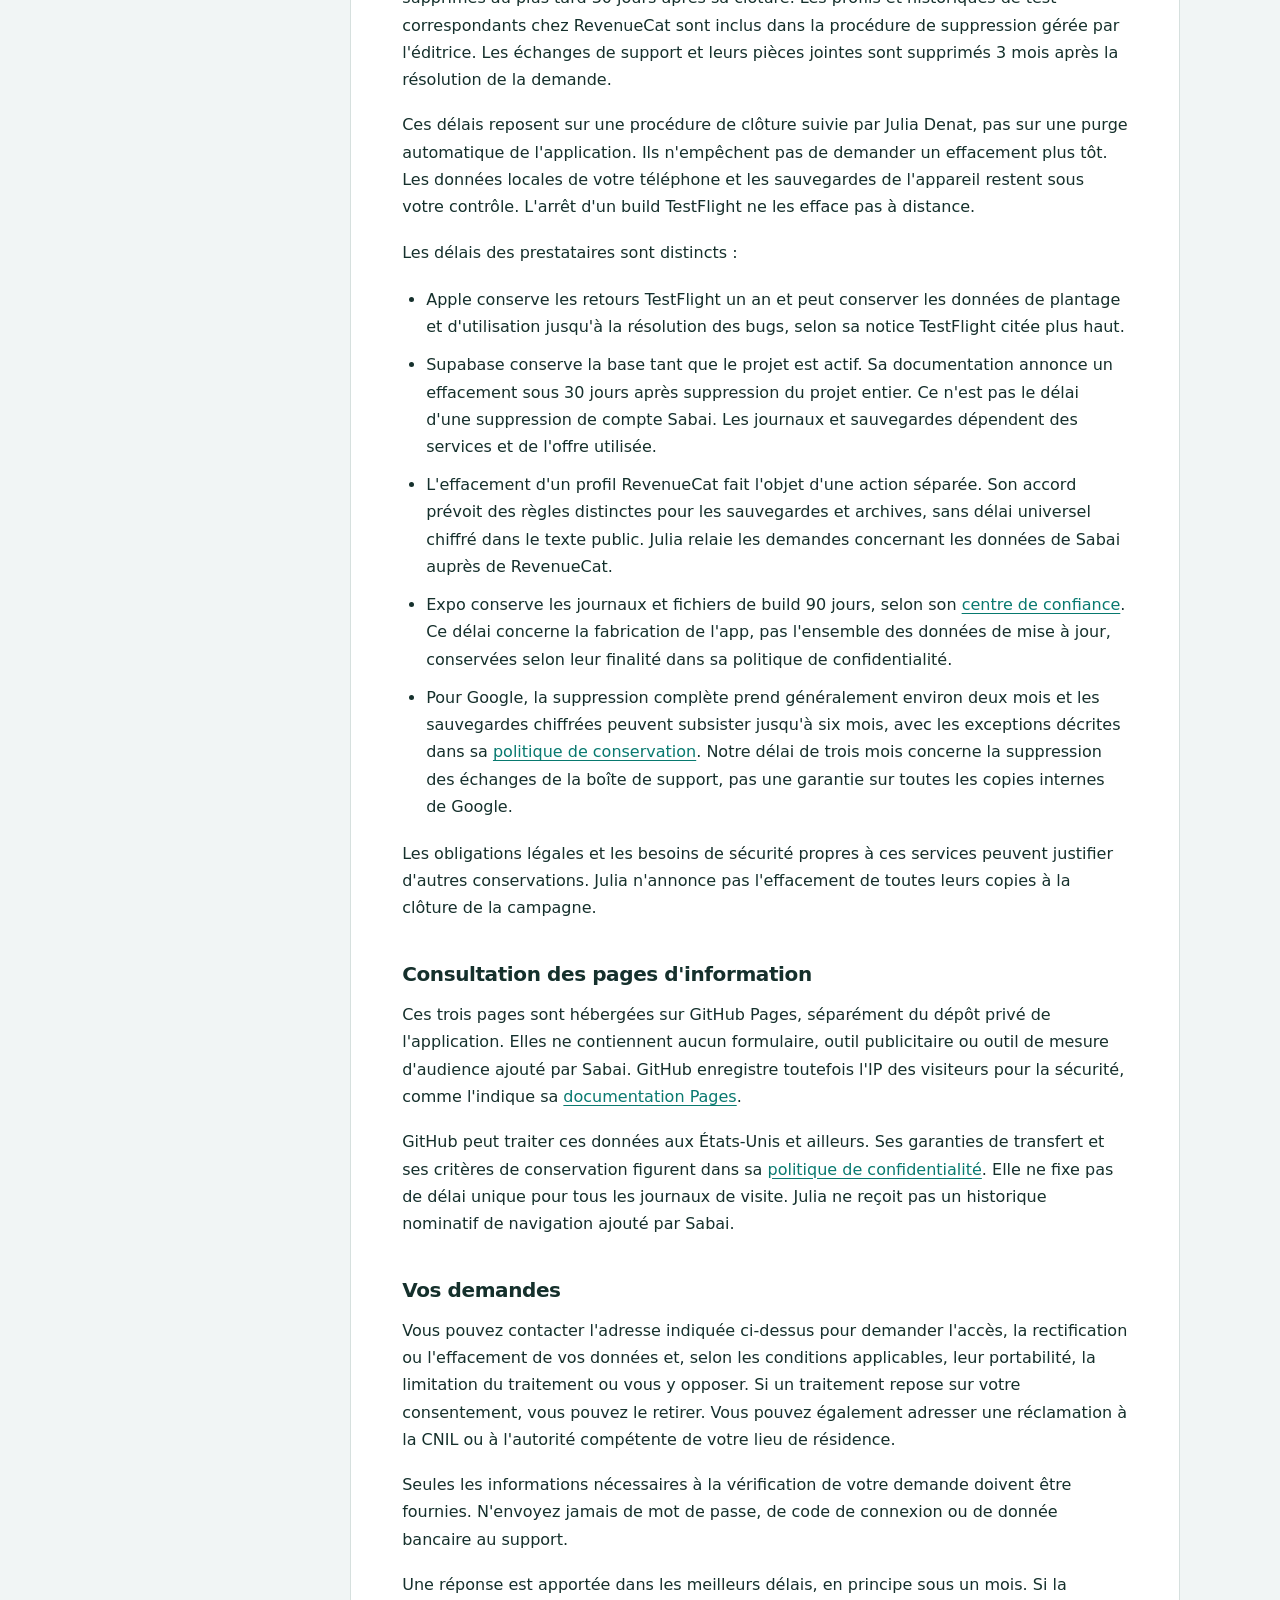
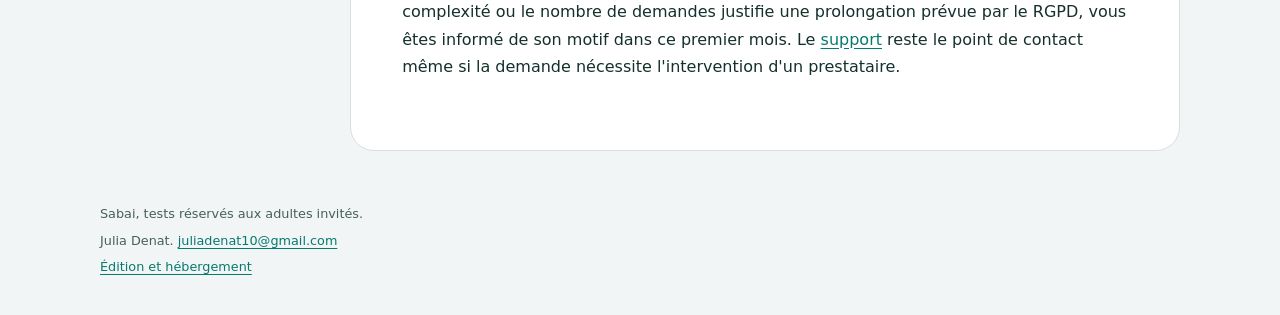
==== commit f9751d68: "Précise les modèles vocaux locaux et les droits Premium" ====
--- a/confidentialite.html
+++ b/confidentialite.html
@@ -33,7 +33,7 @@
 <p>Si vous contactez le support, Julia reçoit votre adresse e-mail, le contenu de votre demande et les pièces jointes choisies. Ces informations ne sont pas destinées à être publiées.</p>
 <h2>Microphone et sons</h2>
 <p>Le microphone est utilisé à votre demande pendant un exercice oral. Vous pouvez refuser sa permission ou la retirer dans les réglages de l'iPhone. La capture dure au maximum 15 secondes. Les échantillons sont traités temporairement en mémoire sur le téléphone, puis effacés après traitement ou annulation. Sabai ne les enregistre pas dans un fichier et ne les envoie pas à un serveur de transcription. Les mots reconnus sont comparés localement à la réponse attendue avec une tolérance. Seul le résultat de cette comparaison est affiché. Cette comparaison ne mesure pas la qualité de votre accent. La transcription n'est pas synchronisée avec votre compte.</p>
-<p>Le modèle khmer est inclus dans l'application. Pour les autres langues, si le moteur local du téléphone n’est pas disponible, l’exercice oral télécharge un modèle de secours d’environ 82 Mo depuis Hugging Face. Le téléchargement ne contient ni votre voix, ni votre transcription, ni votre identifiant Sabai. Le modèle reste dans le cache du téléphone et peut être téléchargé de nouveau si ce cache est vidé.</p>
+<p>Si le moteur local du téléphone ne prend pas en charge la langue du cours, Sabai peut télécharger un modèle depuis Hugging Face : environ 60 Mo pour le khmer, 265 Mo pour le birman et 82 Mo pour les autres langues disposant d’un repli validé. Un ancien modèle khmer reste inclus pour les essais sans connexion. Le lao ne dispose pas encore d’un repli validé : si aucun moteur lao local n’est disponible sur l’appareil, Sabai le signale et laisse continuer. Ces téléchargements ne contiennent ni votre voix, ni votre transcription, ni votre identifiant Sabai. Les modèles restent dans le cache du téléphone et peuvent être téléchargés de nouveau si ce cache est vidé.</p>
 <p>Les sons khmers fournis par Sabai ont été préparés avant distribution. L'écoute de ces fichiers n'envoie pas votre voix à Azure. Certaines autres prononciations utilisent les voix disponibles sur le système du téléphone.</p>
 <p>Les rappels sont programmés localement après votre choix. Sabai ne collecte pas de jeton de notification distante pour ces rappels. Ils peuvent être désactivés dans l'application ou dans les réglages du téléphone.</p>
 <h2>Pourquoi ces données sont utilisées</h2>
@@ -73,7 +73,7 @@
 </tr>
 <tr>
 <td>Hugging Face, Inc.</td>
-<td>Distribution du modèle de reconnaissance multilingue. Le téléchargement expose l'IP et des informations techniques de connexion au service et à son infrastructure de diffusion. Aucun audio ni texte reconnu n'y est envoyé par Sabai.</td>
+<td>Distribution des modèles de reconnaissance vocale. Le téléchargement expose l'IP et des informations techniques de connexion au service et à son infrastructure de diffusion. Aucun audio ni texte reconnu n'y est envoyé par Sabai.</td>
 </tr>
 </tbody>
 </table>
